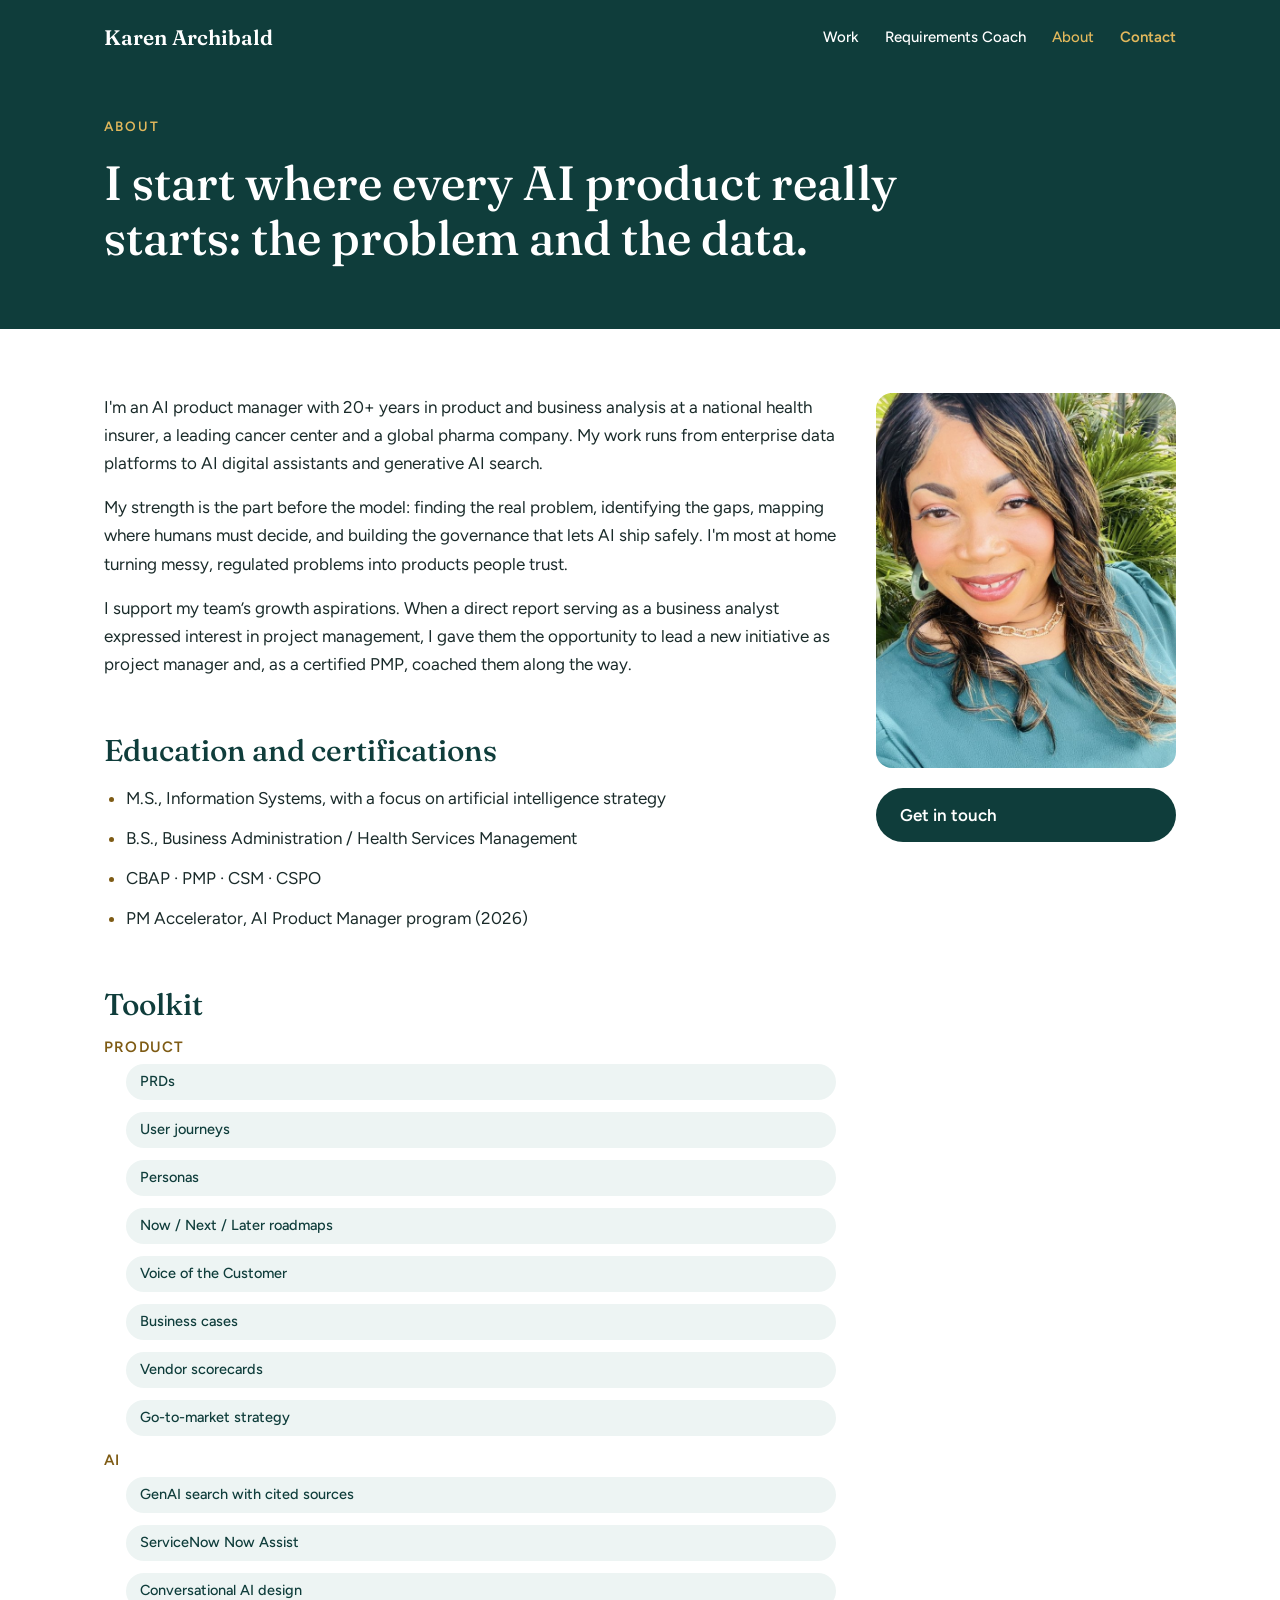
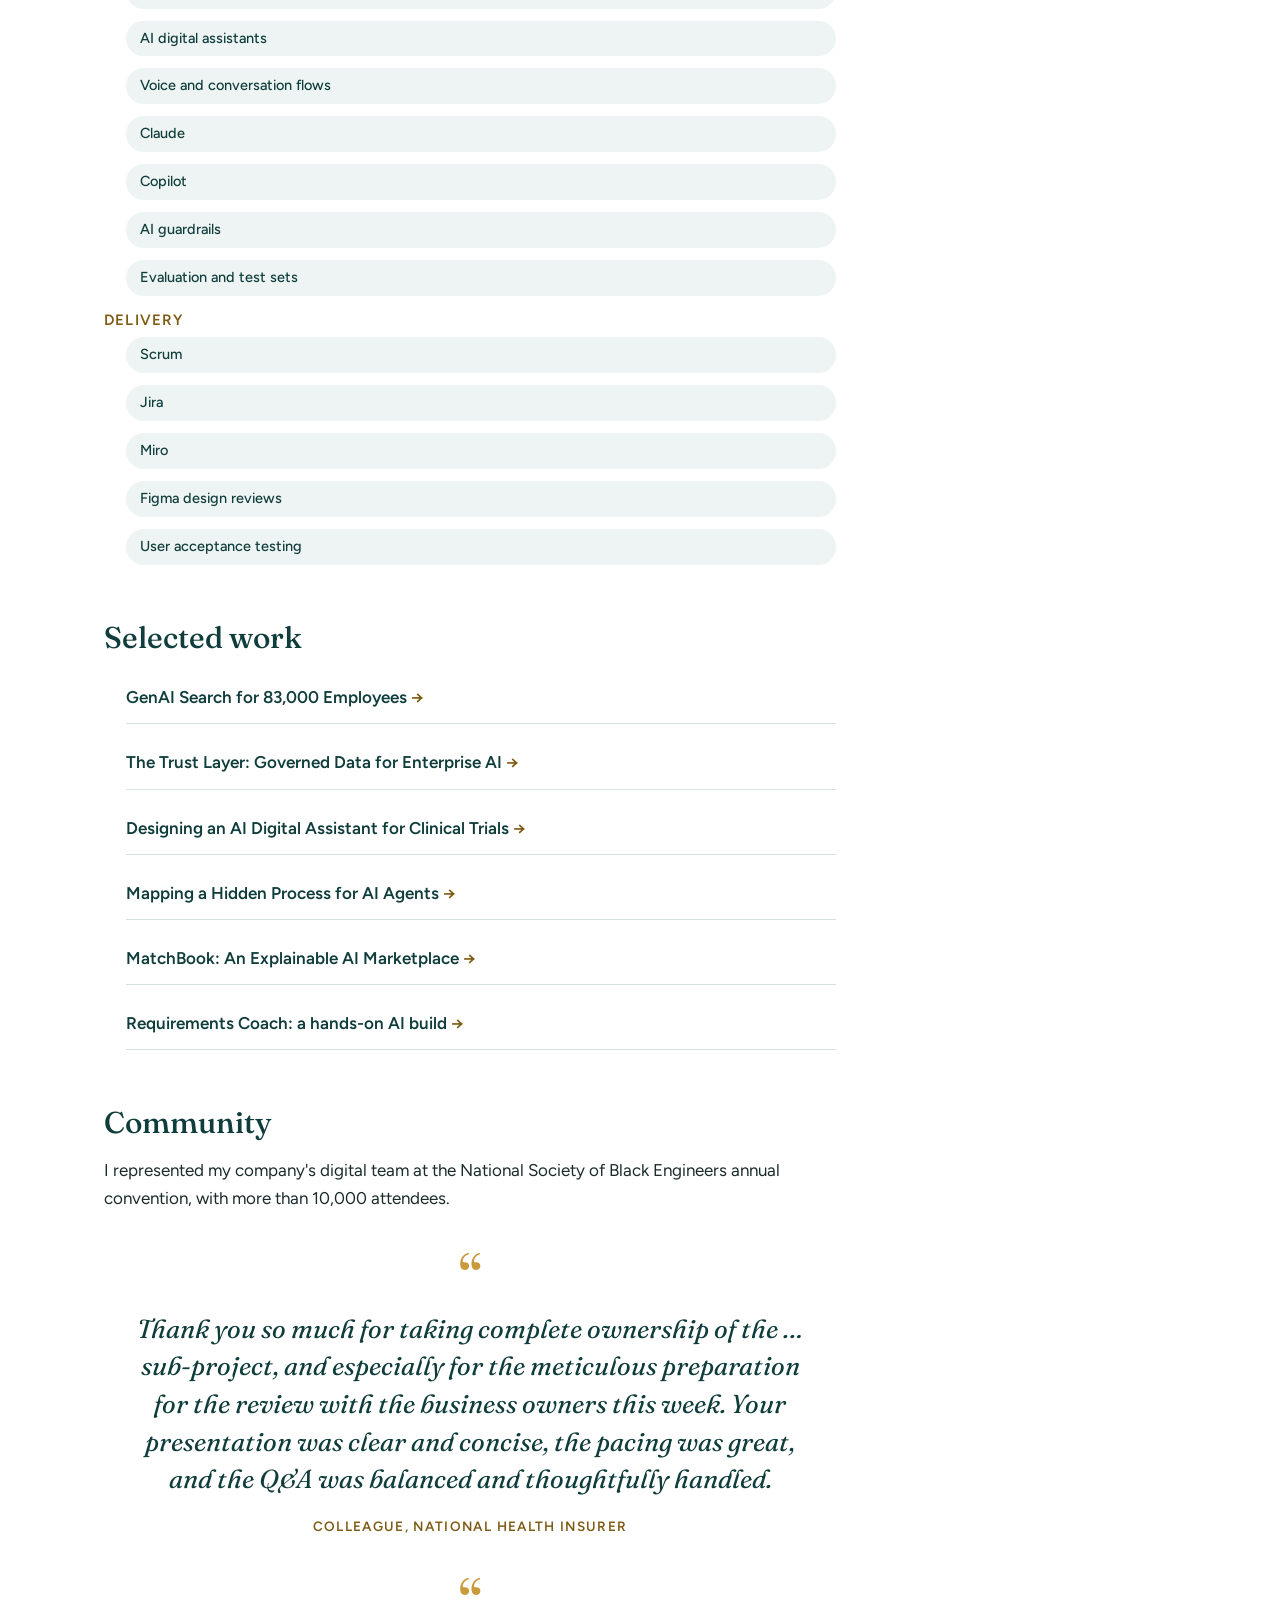
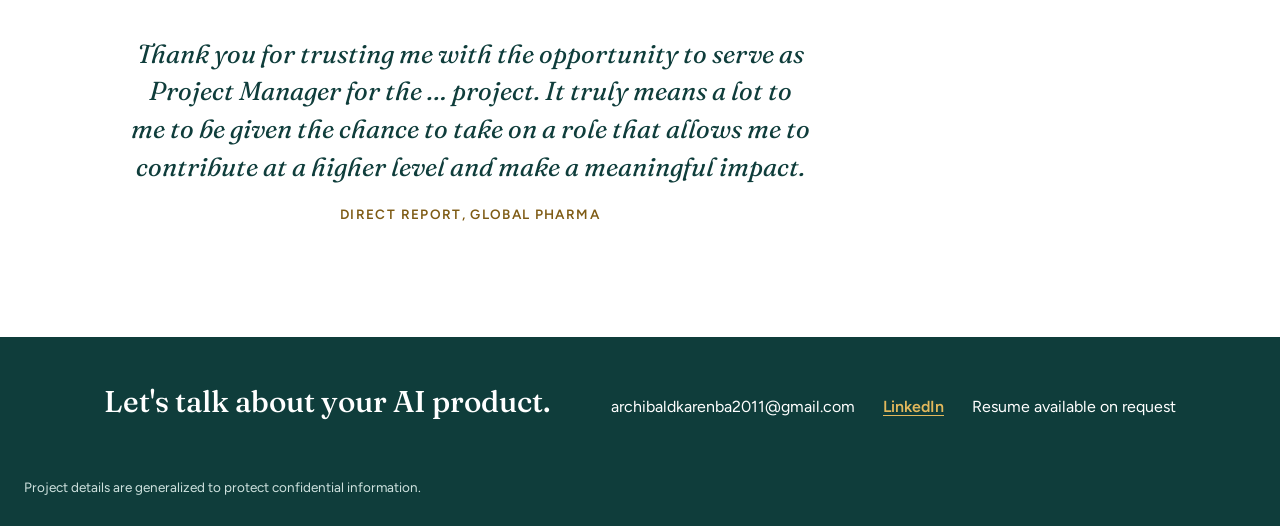
==== about.html @ f08c0277 "Add files via upload" ====
<!doctype html>
<html lang="en">
<head>
<meta charset="utf-8">
<meta name="viewport" content="width=device-width, initial-scale=1, viewport-fit=cover">
<title>About | Karen Archibald</title>
<meta name="description" content="About Karen Archibald, AI product manager.">
<link rel="preconnect" href="https://fonts.googleapis.com">
<link rel="preconnect" href="https://fonts.gstatic.com" crossorigin>
<link rel="stylesheet" href="https://fonts.googleapis.com/css2?family=Fraunces:ital,opsz,wght@0,9..144,500;0,9..144,600;1,9..144,500&amp;family=Figtree:wght@400;500;600&amp;display=swap">
<link rel="stylesheet" href="assets/style.css">
</head>
<body>
<header class="band">
  <nav class="wrap nav" aria-label="Main">
    <a class="brand" href="index.html">Karen Archibald</a>
    <div class="links">
      <a href="index.html#work">Work</a>
      <a href="requirements-coach.html">Requirements Coach</a>
      <a href="about.html" aria-current="page">About</a>
      <a class="cta" href="#contact">Contact</a>
    </div>
  </nav>
  <div class="wrap cs-hero">
    <div class="eyebrow">About</div>
    <h1>I start where every AI product really starts: the problem and the data.</h1>
  </div>
</header>
<main>
  <section>
    <div class="wrap about-grid">
      <div class="prose">
        <p>I'm an AI product manager with 20+ years in product and business analysis at a national health insurer, a leading cancer center and a global pharma company. My work runs from enterprise data platforms to AI digital assistants and generative AI search.</p>
        <p>My strength is the part before the model: finding the real problem, identifying the gaps, mapping where humans must decide, and building the governance that lets AI ship safely. I'm most at home turning messy, regulated problems into products people trust.</p>
        <p>I support my team’s growth aspirations. When a direct report serving as a business analyst expressed interest in project management, I gave them the opportunity to lead a new initiative as project manager and, as a certified PMP, coached them along the way.</p>
        <h2>Education and certifications</h2>
        <ul>
          <li>M.S., Information Systems, with a focus on artificial intelligence strategy</li>
          <li>B.S., Business Administration / Health Services Management</li>
          <li>CBAP · PMP · CSM · CSPO</li>
          <li>PM Accelerator, AI Product Manager program (2026)</li>
        </ul>
        <h2>Toolkit</h2>
        <h3 style="font-family:var(--body);font-size:15px;font-weight:600;color:var(--gold-text);letter-spacing:.08em;text-transform:uppercase;margin:0 0 8px">Product</h3>
        <ul class="chips"><li>PRDs</li><li>User journeys</li><li>Personas</li><li>Now / Next / Later roadmaps</li><li>Voice of the Customer</li><li>Business cases</li><li>Vendor scorecards</li><li>Go-to-market strategy</li></ul>
        <h3 style="font-family:var(--body);font-size:15px;font-weight:600;color:var(--gold-text);letter-spacing:.08em;text-transform:uppercase;margin:0 0 8px">AI</h3>
        <ul class="chips"><li>GenAI search with cited sources</li><li>ServiceNow Now Assist</li><li>Conversational AI design</li><li>AI digital assistants</li><li>Voice and conversation flows</li><li>Claude</li><li>Copilot</li><li>AI guardrails</li><li>Evaluation and test sets</li></ul>
        <h3 style="font-family:var(--body);font-size:15px;font-weight:600;color:var(--gold-text);letter-spacing:.08em;text-transform:uppercase;margin:0 0 8px">Delivery</h3>
        <ul class="chips"><li>Scrum</li><li>Jira</li><li>Miro</li><li>Figma design reviews</li><li>User acceptance testing</li></ul>
        <h2>Selected work</h2>
        <ul class="work-links"><li><a href="work/genai-search.html">GenAI Search for 83,000 Employees</a></li><li><a href="work/trust-layer.html">The Trust Layer: Governed Data for Enterprise AI</a></li><li><a href="work/ai-digital-assistant.html">Designing an AI Digital Assistant for Clinical Trials</a></li><li><a href="work/hidden-process.html">Mapping a Hidden Process for AI Agents</a></li><li><a href="work/matchbook.html">MatchBook: An Explainable AI Marketplace</a></li><li><a href="requirements-coach.html">Requirements Coach: a hands-on AI build</a></li></ul>
        <h2>Community</h2>
        <p>I represented my company's digital team at the National Society of Black Engineers annual convention, with more than 10,000 attendees.</p>
        <figure class="pull"><blockquote>Thank you so much for taking complete ownership of the … sub-project, and especially for the meticulous preparation for the review with the business owners this week. Your presentation was clear and concise, the pacing was great, and the Q&amp;A was balanced and thoughtfully handled.</blockquote><figcaption>Colleague, national health insurer</figcaption></figure>
        <figure class="pull"><blockquote>Thank you for trusting me with the opportunity to serve as Project Manager for the … project. It truly means a lot to me to be given the chance to take on a role that allows me to contribute at a higher level and make a meaningful impact.</blockquote><figcaption>Direct report, global pharma</figcaption></figure>
      </div>
      <div class="about-side">
        <img src="assets/headshot.jpg" alt="Karen Archibald" width="300" height="375">
        <a class="btn btn-teal" href="#contact">Get in touch</a>
      </div>
    </div>
  </section>
</main>
<footer class="footer" id="contact">
  <div class="wrap footer-inner">
    <h2>Let's talk about your AI product.</h2>
    <div class="contact">
      <span class="email">archibaldkarenba2011@gmail.com</span>
      <a href="https://www.linkedin.com/in/karen-archibald-msis-cbap-pmp-csm-cspo-39a5b05" target="_blank" rel="noopener">LinkedIn</a>
      <span>Resume available on request</span>
    </div>
  </div>
  <p class="wrap fine">Project details are generalized to protect confidential information.</p>
</footer>
</body>
</html>
---- assets/style.css ----
/* Karen Archibald portfolio — "Warm and confident"
   Layout: deep-teal hero band, white reading pages, gold as the single accent. */
:root {
  --teal: #0F3D3B;        /* hero, footer, headings */
  --teal-soft: #EDF4F3;   /* card and panel fill */
  --ink: #1A2B2A;         /* body text */
  --muted: #4C5E5C;       /* secondary text */
  --rule: #D7E2E0;        /* hairlines */
  --gold: #C99A3B;        /* accent rules, marks */
  --gold-light: #E2B85C;  /* accent on dark */
  --gold-text: #7E5B14;   /* accent text on white (AA) */
  --on-dark-muted: #CFE2DF;
  --paper: #FFFFFF;
  --display: 'Fraunces', Georgia, 'Times New Roman', serif;
  --body: 'Figtree', 'Segoe UI', Helvetica, Arial, sans-serif;
  color-scheme: light;
}
* { box-sizing: border-box; }
html, body { margin: 0; }
body { background: var(--paper); color: var(--ink); font-family: var(--body); font-size: 17px; line-height: 1.65; }
img { max-width: 100%; display: block; }
a { color: var(--teal); text-underline-offset: 3px; }
a:hover { color: #0A2B29; }
:focus-visible { outline: 3px solid var(--gold); outline-offset: 3px; border-radius: 4px; }
.wrap { max-width: 1120px; margin: 0 auto; padding-inline: 24px; }
.narrow { max-width: 760px; margin: 0 auto; padding-inline: 24px; }

/* Header */
.band { background: var(--teal); color: #fff; }
.nav { display: flex; flex-wrap: wrap; gap: 12px 32px; align-items: center; justify-content: space-between; padding-block: 20px; }
.brand { font-family: var(--display); font-weight: 600; font-size: 21px; color: #fff; text-decoration: none; }
.brand:hover { color: #fff; }
.links { display: flex; flex-wrap: wrap; gap: 6px 26px; font-size: 15px; font-weight: 500; }
.links a { color: #fff; text-decoration: none; }
.links a:hover, .links a[aria-current="page"] { color: var(--gold-light); }
.links a.cta { color: var(--gold-light); font-weight: 600; }

/* Hero */
.hero { display: flex; flex-wrap: wrap; gap: 48px; align-items: center; padding-block: 48px 84px; }
.hero-text { flex: 1 1 460px; min-width: 0; display: flex; flex-direction: column; gap: 22px; }
.eyebrow { font-size: 13.5px; font-weight: 600; letter-spacing: 0.14em; text-transform: uppercase; color: var(--gold-text); }
.band .eyebrow { color: var(--gold-light); }
h1, h2, h3 { font-family: var(--display); font-weight: 500; line-height: 1.15; text-wrap: balance; margin: 0; color: var(--teal); }
.band h1 { color: #fff; }
.hero h1 { font-size: clamp(34px, 5vw, 52px); line-height: 1.08; letter-spacing: -0.01em; }
.lede { margin: 0; font-size: 19px; color: var(--on-dark-muted); max-width: 34em; }
.buttons { display: flex; flex-wrap: wrap; gap: 12px; padding-top: 6px; }
.btn { display: inline-block; padding: 13px 24px; border-radius: 999px; font-weight: 600; text-decoration: none; min-height: 44px; }
.btn-gold { background: var(--gold-light); color: var(--ink); }
.btn-gold:hover { background: #EBC877; color: var(--ink); }
.btn-line { border: 1.5px solid #fff; color: #fff; padding: 12px 23px; }
.btn-line:hover { background: rgba(255,255,255,0.1); color: #fff; }
.btn-teal { background: var(--teal); color: #fff; }
.btn-teal:hover { background: #0A2B29; color: #fff; }
.portrait { flex: 0 1 320px; min-width: 0; display: flex; justify-content: center; }
.portrait img { width: 100%; max-width: 300px; aspect-ratio: 1 / 1; object-fit: cover; object-position: center 22%; border-radius: 50%; border: 4px solid var(--gold-light); }

/* Sections */
section { padding-block: 64px; }
.section-head { display: flex; flex-wrap: wrap; gap: 8px 24px; align-items: baseline; justify-content: space-between; margin-bottom: 28px; }
.section-head h2 { font-size: clamp(28px, 3.4vw, 36px); }
.section-head p { margin: 0; color: var(--muted); max-width: 40em; }
.tint { background: var(--teal-soft); }

/* Proof bar */
.proof { display: flex; flex-wrap: wrap; gap: 28px 40px; padding-block: 48px 8px; }
.proof div { flex: 1 1 210px; min-width: 0; border-top: 2px solid var(--gold); padding-top: 16px; }
.proof strong { display: block; font-family: var(--display); font-weight: 600; font-size: 40px; line-height: 1.2; color: var(--teal); font-variant-numeric: tabular-nums; }
.proof span { font-size: 15px; color: var(--muted); }

/* Cards */
.cards { display: grid; grid-template-columns: repeat(auto-fill, minmax(min(100%, 320px), 1fr)); gap: 20px; }
.card { background: var(--teal-soft); border-radius: 16px; padding: 28px; text-decoration: none; color: var(--ink); display: flex; flex-direction: column; gap: 10px; transition: transform .15s ease, box-shadow .15s ease; }
.card:hover { color: var(--ink); transform: translateY(-2px); box-shadow: 0 8px 24px rgba(15,61,59,0.12); }
.tag { font-size: 12.5px; font-weight: 600; letter-spacing: 0.1em; text-transform: uppercase; color: var(--gold-text); }
.card h3 { font-weight: 600; font-size: 23px; line-height: 1.25; }
.card p { margin: 0; font-size: 16px; color: var(--muted); }
.card .more { margin-top: auto; padding-top: 6px; font-weight: 600; font-size: 15px; color: var(--teal); }
.card.feature { background: var(--teal); color: #fff; }
.card.feature h3 { color: #fff; }
.card.feature p { color: var(--on-dark-muted); }
.card.feature .tag { color: var(--gold-light); }
.card.feature .more { color: var(--gold-light); }

/* Principles */
.principles { list-style: none; margin: 0; padding: 0; display: grid; grid-template-columns: repeat(auto-fill, minmax(min(100%, 320px), 1fr)); gap: 28px 40px; }
.principles li { border-top: 2px solid var(--gold); padding-top: 14px; }
.principles h3 { font-size: 21px; font-weight: 600; margin-bottom: 6px; }
.principles p { margin: 0; color: var(--muted); font-size: 16px; }

/* Quotes */
.quotes { display: grid; grid-template-columns: repeat(auto-fill, minmax(min(100%, 320px), 1fr)); gap: 24px; }
.quote { margin: 0; background: #fff; border-radius: 16px; padding: 28px; display: flex; flex-direction: column; gap: 14px; }
.quote blockquote { margin: 0; font-family: var(--display); font-style: italic; font-size: 19px; line-height: 1.5; color: var(--teal); }
.quote blockquote::before { content: "\201C"; display: block; font-size: 48px; line-height: 0.6; color: var(--gold); font-style: normal; margin-bottom: 10px; }
.quote figcaption { font-size: 13px; font-weight: 600; letter-spacing: 0.08em; text-transform: uppercase; color: var(--gold-text); }
.pull { margin: 48px 0; text-align: center; display: flex; flex-direction: column; gap: 16px; align-items: center; }
.pull blockquote { margin: 0; font-family: var(--display); font-style: italic; font-size: clamp(21px, 2.6vw, 26px); line-height: 1.45; color: var(--teal); text-wrap: balance; }
.pull blockquote::before { content: "\201C"; display: block; font-size: 64px; line-height: 0.6; color: var(--gold); font-style: normal; margin-bottom: 12px; }
.pull figcaption { font-size: 13.5px; font-weight: 600; letter-spacing: 0.1em; text-transform: uppercase; color: var(--gold-text); }

/* Compact list (more work) */
.compact { display: grid; grid-template-columns: repeat(auto-fill, minmax(min(100%, 330px), 1fr)); gap: 0 40px; }
.compact div { border-top: 1px solid var(--rule); padding-block: 16px; }
.compact h3 { font-family: var(--body); font-size: 17px; font-weight: 600; color: var(--ink); }
.compact .tag { font-size: 11.5px; }
.compact p { margin: 2px 0 0; font-size: 15.5px; color: var(--muted); }

/* Case study page */
.cs-hero { padding-block: 40px 64px; display: flex; flex-direction: column; gap: 18px; }
.cs-hero h1 { font-size: clamp(32px, 4.6vw, 48px); }
.cs-hero .lede { font-size: 20px; }
.back { color: var(--on-dark-muted); font-size: 15px; text-decoration: none; }
.back:hover { color: #fff; }
.glance { display: grid; grid-template-columns: minmax(120px, 180px) 1fr; gap: 0; margin: 0; border-top: 1px solid var(--rule); }
.glance dt, .glance dd { margin: 0; padding: 12px 0; border-bottom: 1px solid var(--rule); }
.glance dt { font-size: 13px; font-weight: 600; letter-spacing: 0.08em; text-transform: uppercase; color: var(--gold-text); padding-top: 15px; }
.glance dd { font-size: 16px; }
.prose h2 { font-size: 30px; margin: 56px 0 16px; }
.prose p { margin: 0 0 16px; }
.prose ol, .prose ul { margin: 0 0 16px; padding-left: 1.3em; display: flex; flex-direction: column; gap: 12px; }
.prose li::marker { color: var(--gold-text); font-weight: 600; }
.prose strong { color: var(--teal); }
.status { display: inline-block; font-size: 13px; font-weight: 600; padding: 4px 12px; border-radius: 999px; background: var(--teal-soft); color: var(--teal); }
.figure { margin: 32px 0; }
.figure-scroll { overflow-x: auto; background: #fff; border: 1px solid var(--rule); border-radius: 12px; padding: 12px; }
.figure-scroll svg { width: 100%; min-width: 560px; height: auto; display: block; }
.figure figcaption { font-size: 14px; color: var(--muted); margin-top: 10px; }
.table-scroll { overflow-x: auto; margin: 0 0 16px; }
table { border-collapse: collapse; width: 100%; font-size: 15.5px; }
th, td { text-align: left; vertical-align: top; padding: 12px 14px; border-bottom: 1px solid var(--rule); }
th { font-size: 12.5px; letter-spacing: 0.08em; text-transform: uppercase; color: var(--gold-text); font-weight: 600; }
.next { display: flex; flex-wrap: wrap; gap: 12px 24px; justify-content: space-between; border-top: 1px solid var(--rule); padding-top: 24px; margin-top: 56px; font-weight: 600; }

/* Demo */
.demo { background: #fff; border: 1px solid var(--rule); border-radius: 16px; overflow: hidden; }
.demo-tabs { display: flex; flex-wrap: wrap; gap: 8px; padding: 16px; background: var(--teal-soft); border-bottom: 1px solid var(--rule); }
.demo-tabs button { font: inherit; font-size: 15px; font-weight: 600; min-height: 44px; padding: 10px 18px; border-radius: 999px; border: 1.5px solid var(--teal); background: #fff; color: var(--teal); cursor: pointer; }
.demo-tabs button[aria-selected="true"] { background: var(--teal); color: #fff; }
.demo-body { padding: 24px; display: flex; flex-direction: column; gap: 18px; }
.demo-ask { background: var(--teal-soft); border-radius: 12px; padding: 16px 18px; font-size: 16px; }
.demo-ask b { display: block; font-size: 12.5px; letter-spacing: 0.08em; text-transform: uppercase; color: var(--gold-text); margin-bottom: 4px; }
.demo-out { max-height: 560px; overflow-y: auto; border: 1px solid var(--rule); border-radius: 12px; padding: 20px 22px; font-size: 15.5px; }
.coach-reply h4 { font-family: var(--display); font-weight: 600; font-size: 19px; color: var(--teal); margin: 18px 0 6px; }
.coach-reply h4:first-child { margin-top: 0; }
.coach-reply p { margin: 0 0 8px; }
.coach-reply ul { margin: 0 0 8px; padding-left: 1.2em; }
.coach-reply table { font-size: 14.5px; margin-bottom: 8px; }
.demo-note { font-size: 14px; color: var(--muted); margin: 0; }
.compare { display: grid; grid-template-columns: repeat(auto-fit, minmax(min(100%, 300px), 1fr)); gap: 16px; }
.compare > div { border-radius: 12px; padding: 18px 20px; }
.compare .before { background: #F6F2EA; }
.compare .after { background: var(--teal-soft); }
.compare h4 { margin: 0 0 8px; font-size: 13px; letter-spacing: 0.08em; text-transform: uppercase; color: var(--gold-text); }
.compare ul { margin: 0; padding-left: 1.2em; display: flex; flex-direction: column; gap: 8px; font-size: 15.5px; }

/* About */
.about-grid { display: flex; flex-wrap: wrap; gap: 40px; align-items: flex-start; }
.about-grid > .prose { flex: 1 1 480px; min-width: 0; }
.about-side { flex: 0 1 300px; min-width: 0; display: flex; flex-direction: column; gap: 20px; }
.about-side img { border-radius: 16px; aspect-ratio: 4 / 5; object-fit: cover; object-position: center 20%; }
.chips { display: flex; flex-wrap: wrap; gap: 8px; list-style: none; padding: 0; margin: 0 0 16px; }
.chips li { background: var(--teal-soft); color: var(--teal); font-size: 14.5px; font-weight: 500; padding: 6px 14px; border-radius: 999px; }

/* Footer */
.footer { background: var(--teal); color: #fff; }
.footer-inner { display: flex; flex-wrap: wrap; gap: 20px 48px; align-items: baseline; justify-content: space-between; padding-block: 48px 56px; }
.footer h2 { color: #fff; font-size: clamp(24px, 3vw, 30px); }
.contact { display: flex; flex-wrap: wrap; gap: 8px 28px; font-size: 16px; align-items: baseline; }
.contact a { color: var(--gold-light); font-weight: 600; }
.contact .email { user-select: all; }
.fine { font-size: 13.5px; color: var(--on-dark-muted); padding-bottom: 28px; margin: 0; }

@media (max-width: 560px) {
  section { padding-block: 48px; }
  .glance { grid-template-columns: 1fr; }
  .glance dt { border-bottom: 0; padding-bottom: 0; }
}
@media (prefers-reduced-motion: reduce) { .card { transition: none; } .card:hover { transform: none; } }

[hidden] { display: none !important; }
.coach-reply .sub { font-weight: 600; color: var(--teal); margin-top: 10px; }

/* Requirements Coach: product-style sample */
.app { background: #fff; border: 1px solid var(--rule); border-radius: 18px; overflow: hidden; box-shadow: 0 10px 30px rgba(15,61,59,.08); }
.app-bar { display: flex; flex-wrap: wrap; justify-content: space-between; align-items: center; gap: 6px 16px; padding: 14px 20px; background: var(--teal); color: #fff; }
.app-name { display: inline-flex; align-items: center; gap: 10px; font-weight: 600; font-size: 16px; }
.app-dot { width: 10px; height: 10px; border-radius: 50%; background: var(--gold); box-shadow: 0 0 0 3px rgba(201,154,59,.25); }
.app-ver { font-size: 13.5px; color: #CFE2DF; }
.app .demo-tabs { align-items: center; }
.tabs-label { font-size: 12.5px; font-weight: 600; letter-spacing: .08em; text-transform: uppercase; color: var(--gold-text); margin-right: 4px; }
.chat { display: flex; flex-direction: column; gap: 20px; padding: 24px 20px; background: #FAFCFB; }
.msg .who { font-size: 12.5px; font-weight: 600; letter-spacing: .04em; color: var(--muted); margin-bottom: 6px; }
.msg-user { align-self: flex-end; max-width: 85%; text-align: right; }
.msg-user .bubble { text-align: left; background: var(--teal); color: #fff; border-radius: 16px 16px 4px 16px; padding: 14px 18px; font-size: 16px; line-height: 1.55; }
.msg-coach { display: flex; gap: 12px; align-items: flex-start; }
.msg-main { min-width: 0; flex: 1; }
.avatar { flex: none; width: 36px; height: 36px; border-radius: 50%; background: var(--gold-soft, #FBF3E2); border: 1.5px solid var(--gold); color: var(--teal); font-weight: 700; font-size: 13px; display: grid; place-items: center; }
.msg-coach .bubble { background: #fff; border: 1px solid var(--rule); border-radius: 4px 16px 16px 16px; padding: 18px 20px; font-size: 15.5px; }
.msg-coach .bubble ol { margin: 0 0 10px; padding-left: 1.6em; }
.msg-coach .bubble ol li { margin-bottom: 6px; }
.doc-title { font-weight: 600; color: var(--teal); margin-bottom: 12px !important; }
.more-draft { margin-top: 14px; border-top: 1px solid var(--rule); padding-top: 12px; }
.more-draft summary { cursor: pointer; font-weight: 600; color: var(--teal); list-style: none; display: inline-flex; align-items: center; gap: 8px; min-height: 44px; }
.more-draft summary::-webkit-details-marker { display: none; }
.more-draft summary::before { content: "+"; display: inline-grid; place-items: center; width: 22px; height: 22px; border-radius: 50%; border: 1.5px solid var(--teal); font-size: 15px; line-height: 1; }
.more-draft[open] summary::before { content: "–"; }
.more-draft .open { display: none; }
.more-draft[open] .open { display: inline; }
.more-draft[open] .closed { display: none; }
.more-draft[open] summary { margin-bottom: 10px; }
.app-foot { padding: 12px 20px; font-size: 13.5px; color: var(--muted); border-top: 1px solid var(--rule); background: #fff; }
@media (max-width: 600px) { .msg-user { max-width: 95%; } .chat { padding: 18px 12px; } .avatar { display: none; } }
.draft-rest { max-height: 560px; overflow-y: auto; padding-right: 6px; }
.story { margin-top: 12px !important; }
.work-links { list-style: none; padding: 0; margin: 0 0 8px; }
.work-links li { border-bottom: 1px solid var(--rule); }
.work-links a { display: block; padding: 12px 0; font-weight: 600; color: var(--teal); text-decoration: none; }
.work-links a::after { content: " →"; color: var(--gold-text); }
.work-links a:hover { text-decoration: underline; }
.btn-soon { background: var(--teal-soft); color: var(--teal); border: 1.5px dashed var(--teal); cursor: default; }
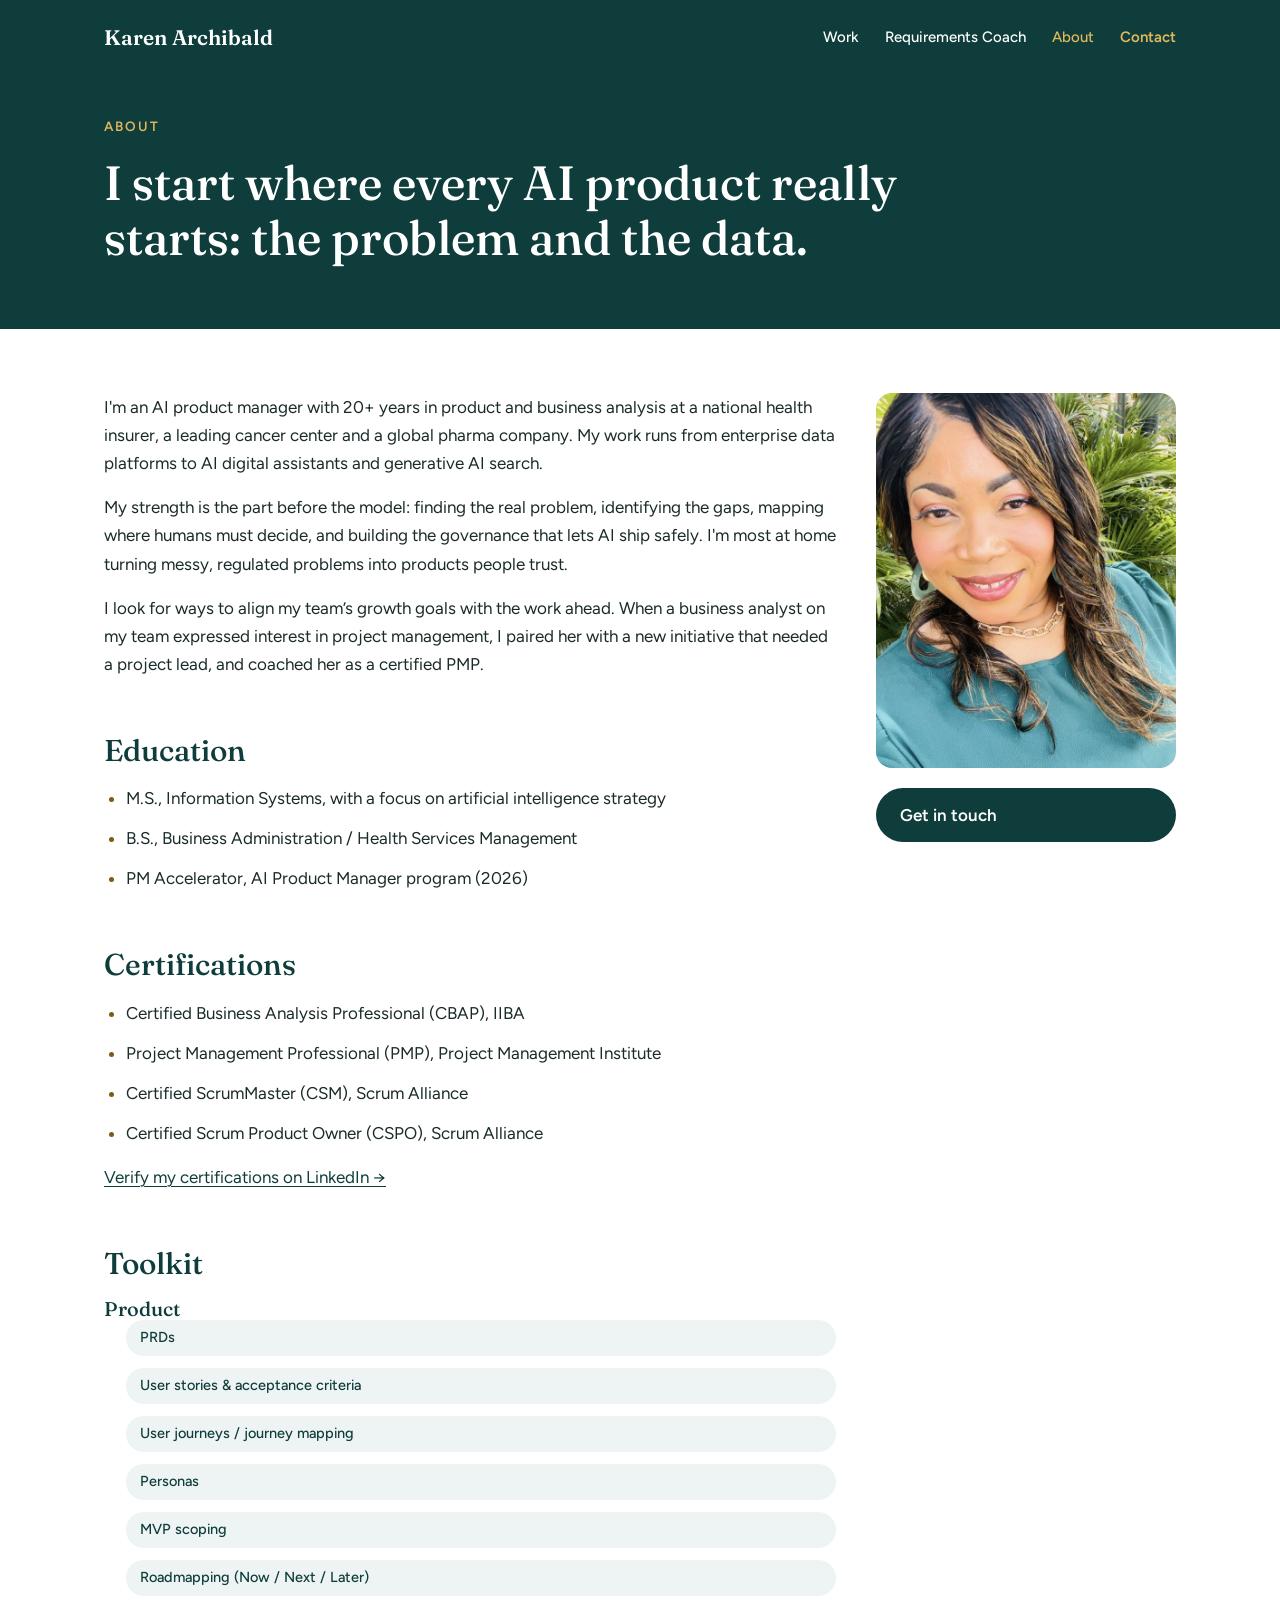
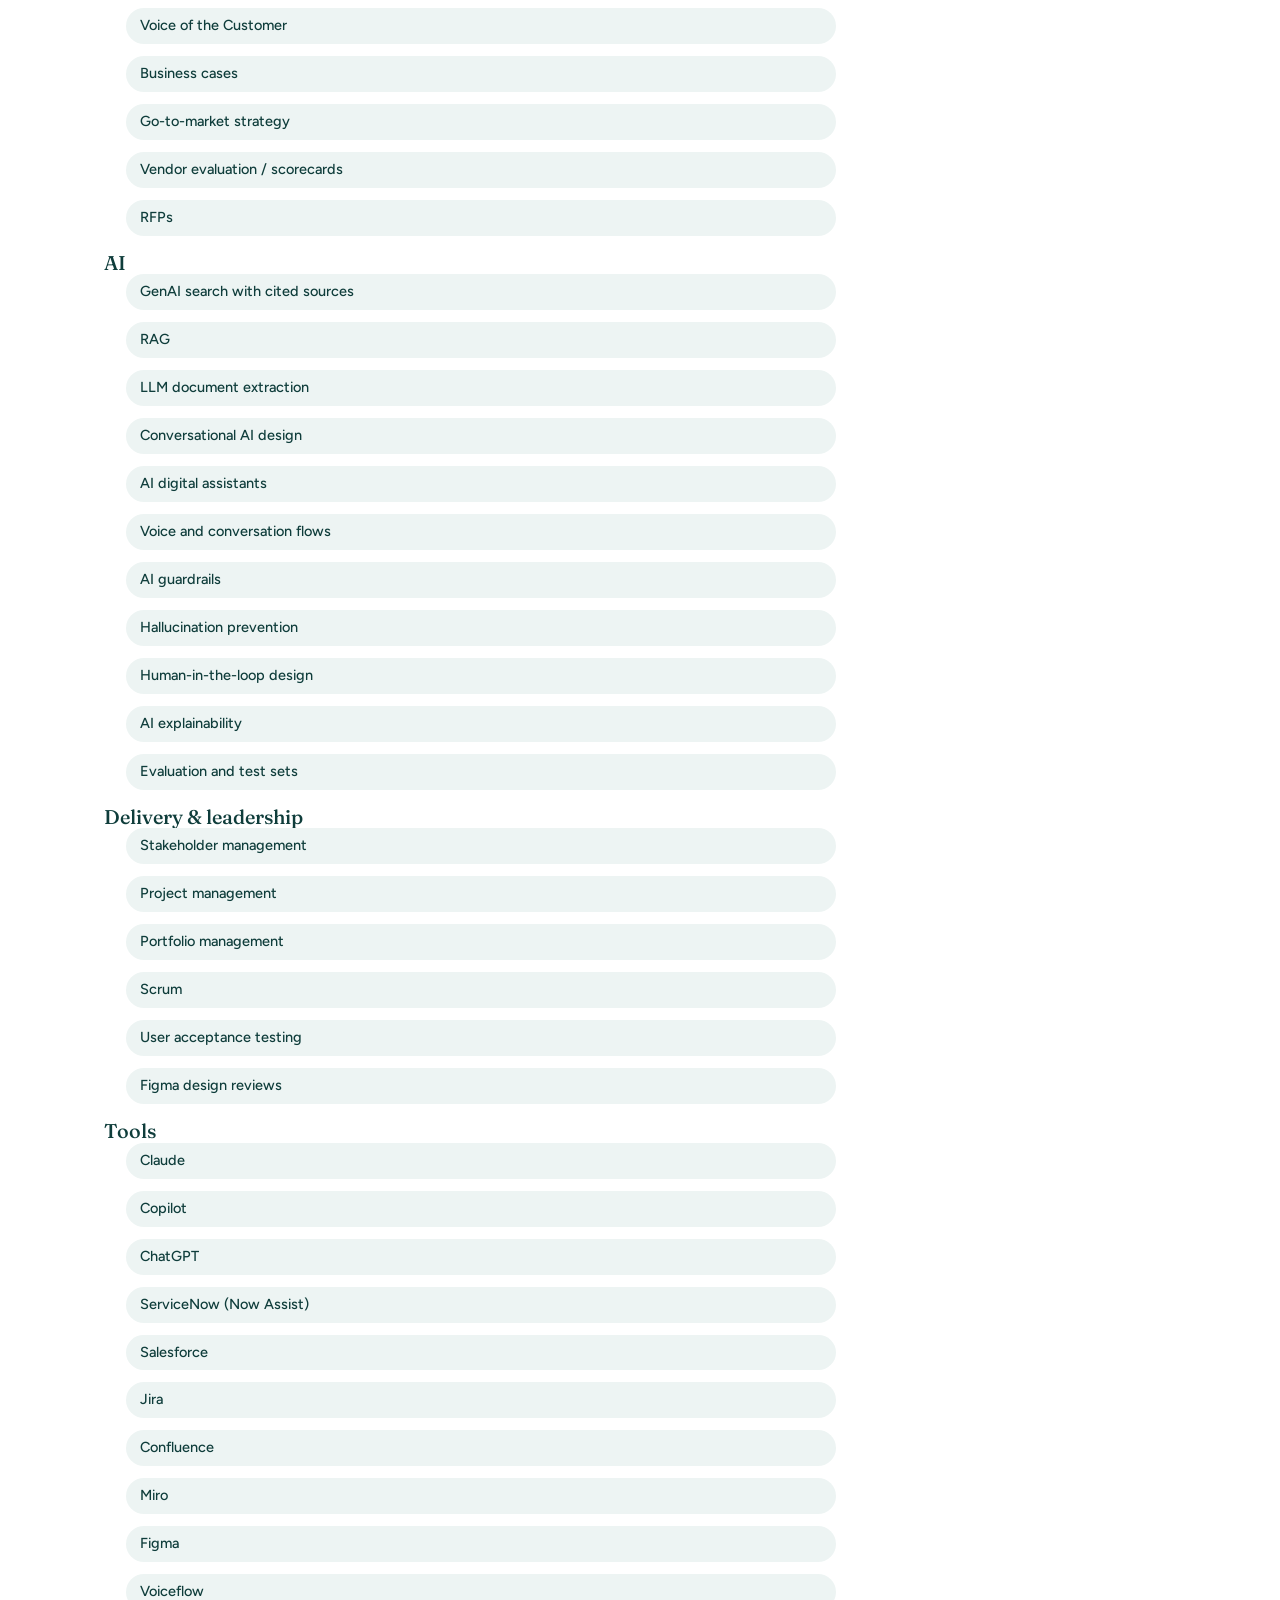
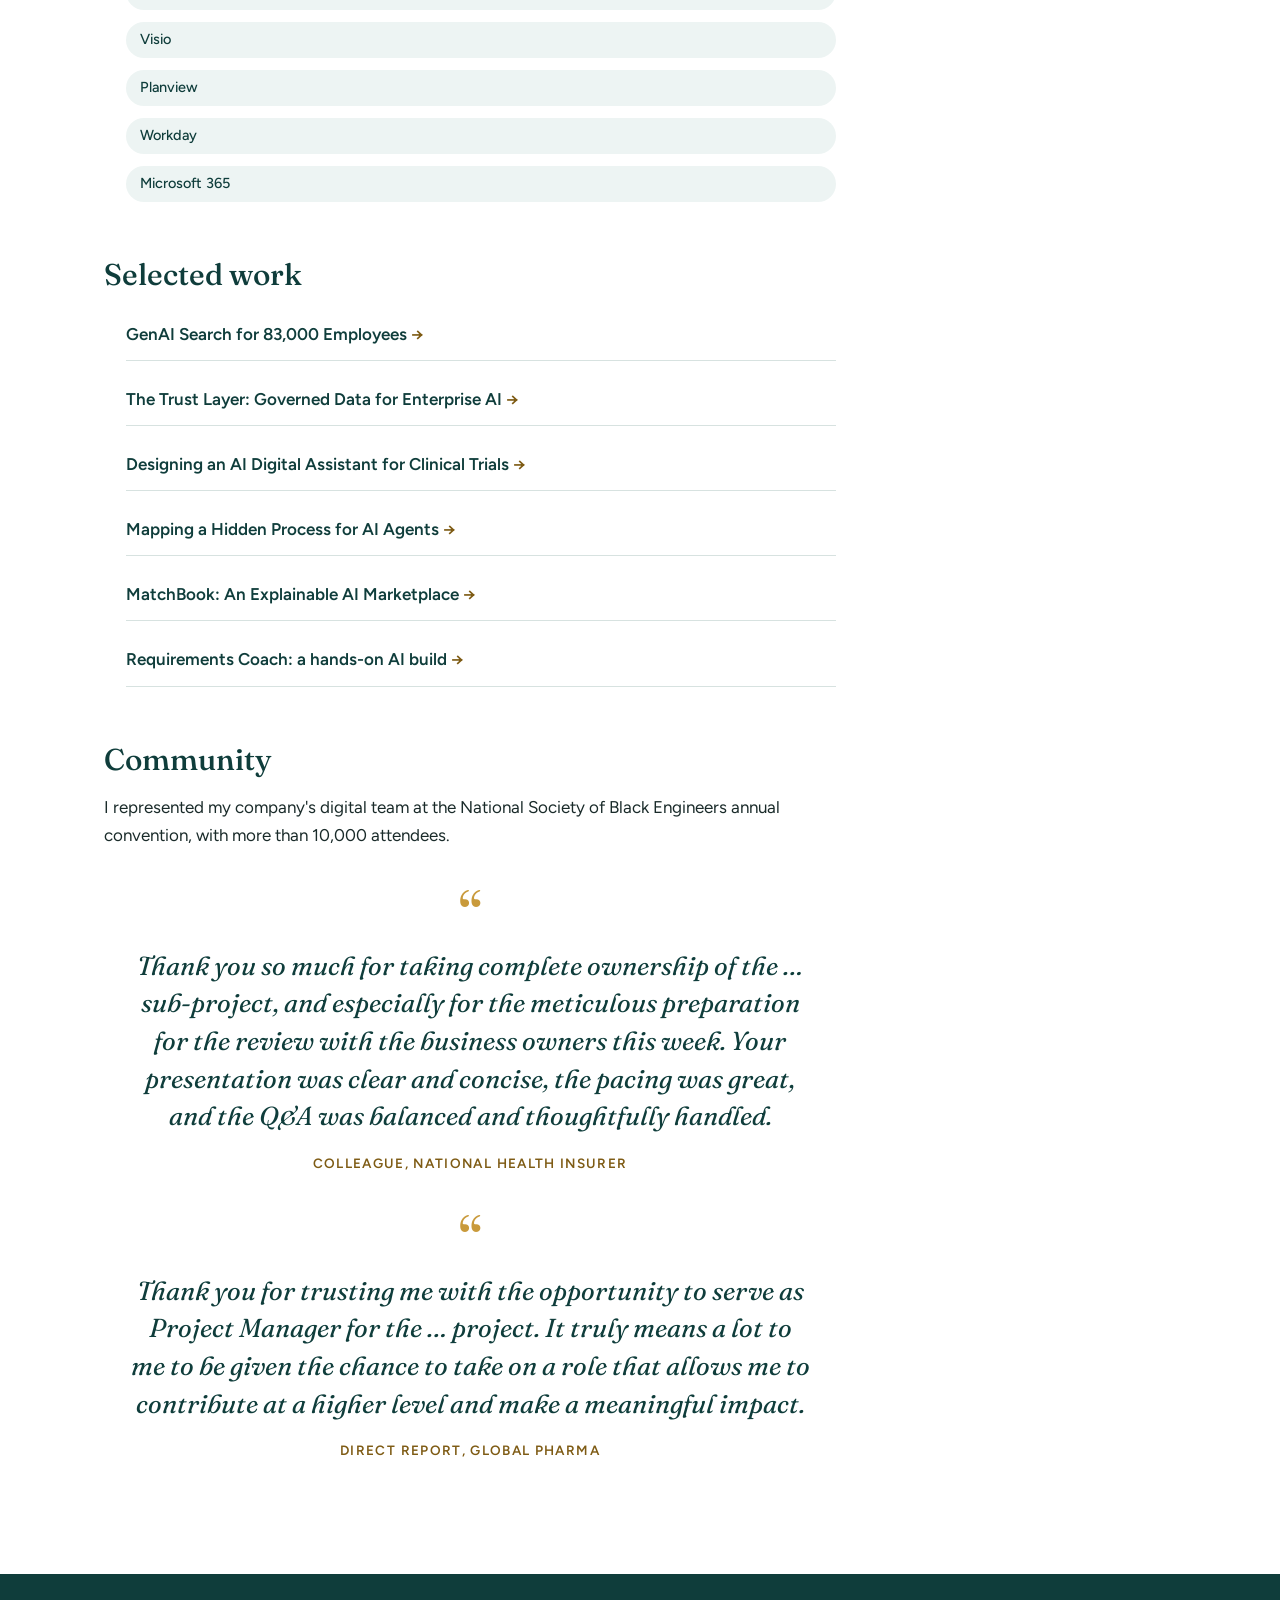
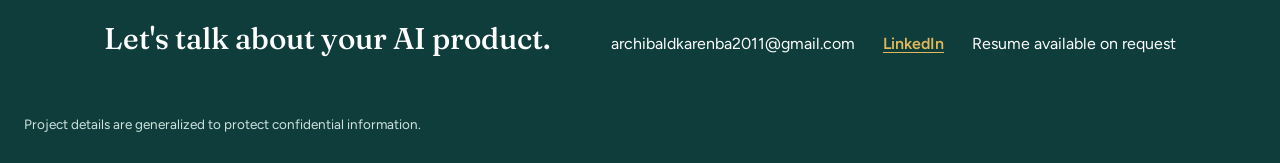
==== commit 9cb3e583: "Add files via upload" ====
--- a/about.html
+++ b/about.html
@@ -32,21 +32,23 @@
       <div class="prose">
         <p>I'm an AI product manager with 20+ years in product and business analysis at a national health insurer, a leading cancer center and a global pharma company. My work runs from enterprise data platforms to AI digital assistants and generative AI search.</p>
         <p>My strength is the part before the model: finding the real problem, identifying the gaps, mapping where humans must decide, and building the governance that lets AI ship safely. I'm most at home turning messy, regulated problems into products people trust.</p>
-        <p>I support my team’s growth aspirations. When a direct report serving as a business analyst expressed interest in project management, I gave them the opportunity to lead a new initiative as project manager and, as a certified PMP, coached them along the way.</p>
-        <h2>Education and certifications</h2>
+        <p>I look for ways to align my team’s growth goals with the work ahead. When a business analyst on my team expressed interest in project management, I paired her with a new initiative that needed a project lead, and coached her as a certified PMP.</p>
+        <h2>Education</h2>
         <ul>
           <li>M.S., Information Systems, with a focus on artificial intelligence strategy</li>
           <li>B.S., Business Administration / Health Services Management</li>
-          <li>CBAP · PMP · CSM · CSPO</li>
           <li>PM Accelerator, AI Product Manager program (2026)</li>
         </ul>
+        <h2>Certifications</h2>
+        <ul>
+          <li>Certified Business Analysis Professional (CBAP), IIBA</li>
+          <li>Project Management Professional (PMP), Project Management Institute</li>
+          <li>Certified ScrumMaster (CSM), Scrum Alliance</li>
+          <li>Certified Scrum Product Owner (CSPO), Scrum Alliance</li>
+        </ul>
+        <p><a href="https://www.linkedin.com/in/karen-archibald-msis-cbap-pmp-csm-cspo-39a5b05/details/certifications/" target="_blank" rel="noopener">Verify my certifications on LinkedIn →</a></p>
         <h2>Toolkit</h2>
-        <h3 style="font-family:var(--body);font-size:15px;font-weight:600;color:var(--gold-text);letter-spacing:.08em;text-transform:uppercase;margin:0 0 8px">Product</h3>
-        <ul class="chips"><li>PRDs</li><li>User journeys</li><li>Personas</li><li>Now / Next / Later roadmaps</li><li>Voice of the Customer</li><li>Business cases</li><li>Vendor scorecards</li><li>Go-to-market strategy</li></ul>
-        <h3 style="font-family:var(--body);font-size:15px;font-weight:600;color:var(--gold-text);letter-spacing:.08em;text-transform:uppercase;margin:0 0 8px">AI</h3>
-        <ul class="chips"><li>GenAI search with cited sources</li><li>ServiceNow Now Assist</li><li>Conversational AI design</li><li>AI digital assistants</li><li>Voice and conversation flows</li><li>Claude</li><li>Copilot</li><li>AI guardrails</li><li>Evaluation and test sets</li></ul>
-        <h3 style="font-family:var(--body);font-size:15px;font-weight:600;color:var(--gold-text);letter-spacing:.08em;text-transform:uppercase;margin:0 0 8px">Delivery</h3>
-        <ul class="chips"><li>Scrum</li><li>Jira</li><li>Miro</li><li>Figma design reviews</li><li>User acceptance testing</li></ul>
+        <div class="toolkit"><div class="tk-group"><h3>Product</h3><ul class="chips"><li>PRDs</li><li>User stories &amp; acceptance criteria</li><li>User journeys / journey mapping</li><li>Personas</li><li>MVP scoping</li><li>Roadmapping (Now / Next / Later)</li><li>Voice of the Customer</li><li>Business cases</li><li>Go-to-market strategy</li><li>Vendor evaluation / scorecards</li><li>RFPs</li></ul></div><div class="tk-group"><h3>AI</h3><ul class="chips"><li>GenAI search with cited sources</li><li>RAG</li><li>LLM document extraction</li><li>Conversational AI design</li><li>AI digital assistants</li><li>Voice and conversation flows</li><li>AI guardrails</li><li>Hallucination prevention</li><li>Human-in-the-loop design</li><li>AI explainability</li><li>Evaluation and test sets</li></ul></div><div class="tk-group"><h3>Delivery &amp; leadership</h3><ul class="chips"><li>Stakeholder management</li><li>Project management</li><li>Portfolio management</li><li>Scrum</li><li>User acceptance testing</li><li>Figma design reviews</li></ul></div><div class="tk-group"><h3>Tools</h3><ul class="chips"><li>Claude</li><li>Copilot</li><li>ChatGPT</li><li>ServiceNow (Now Assist)</li><li>Salesforce</li><li>Jira</li><li>Confluence</li><li>Miro</li><li>Figma</li><li>Voiceflow</li><li>Visio</li><li>Planview</li><li>Workday</li><li>Microsoft 365</li></ul></div></div>
         <h2>Selected work</h2>
         <ul class="work-links"><li><a href="work/genai-search.html">GenAI Search for 83,000 Employees</a></li><li><a href="work/trust-layer.html">The Trust Layer: Governed Data for Enterprise AI</a></li><li><a href="work/ai-digital-assistant.html">Designing an AI Digital Assistant for Clinical Trials</a></li><li><a href="work/hidden-process.html">Mapping a Hidden Process for AI Agents</a></li><li><a href="work/matchbook.html">MatchBook: An Explainable AI Marketplace</a></li><li><a href="requirements-coach.html">Requirements Coach: a hands-on AI build</a></li></ul>
         <h2>Community</h2>
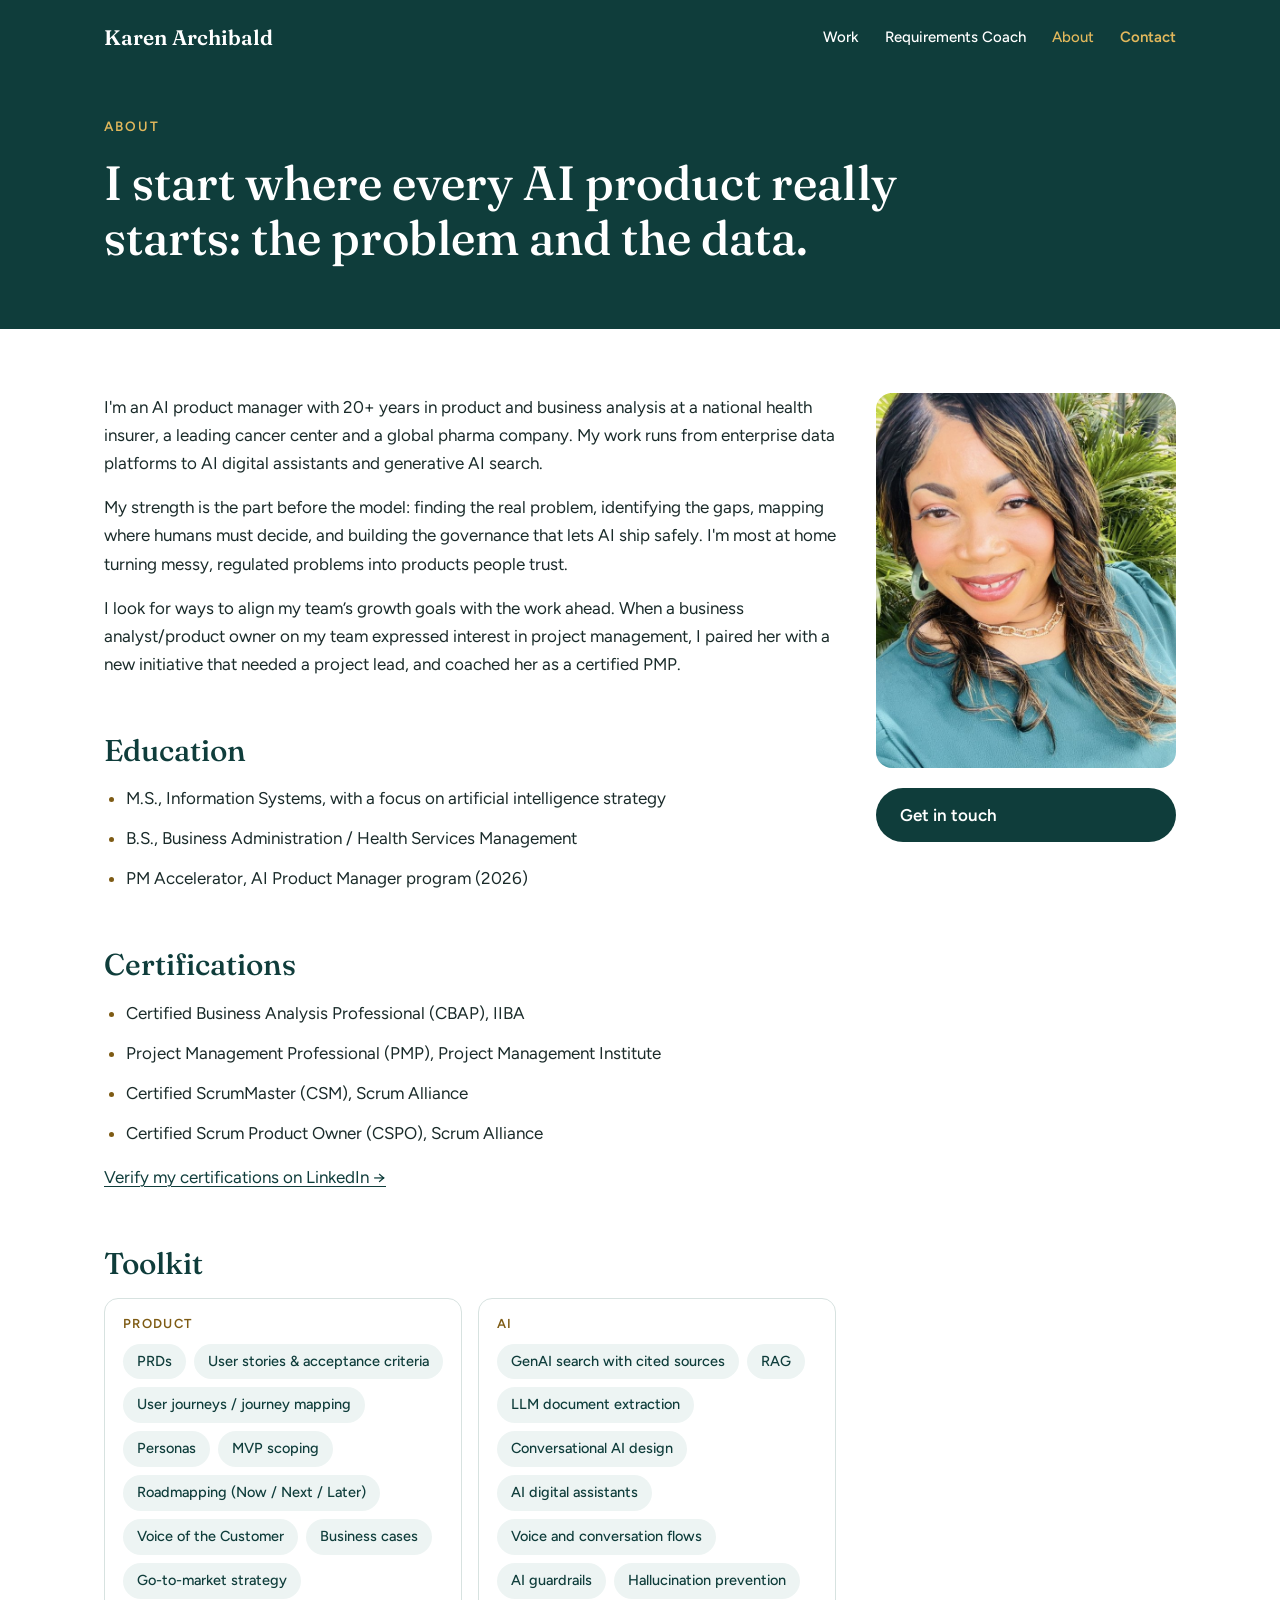
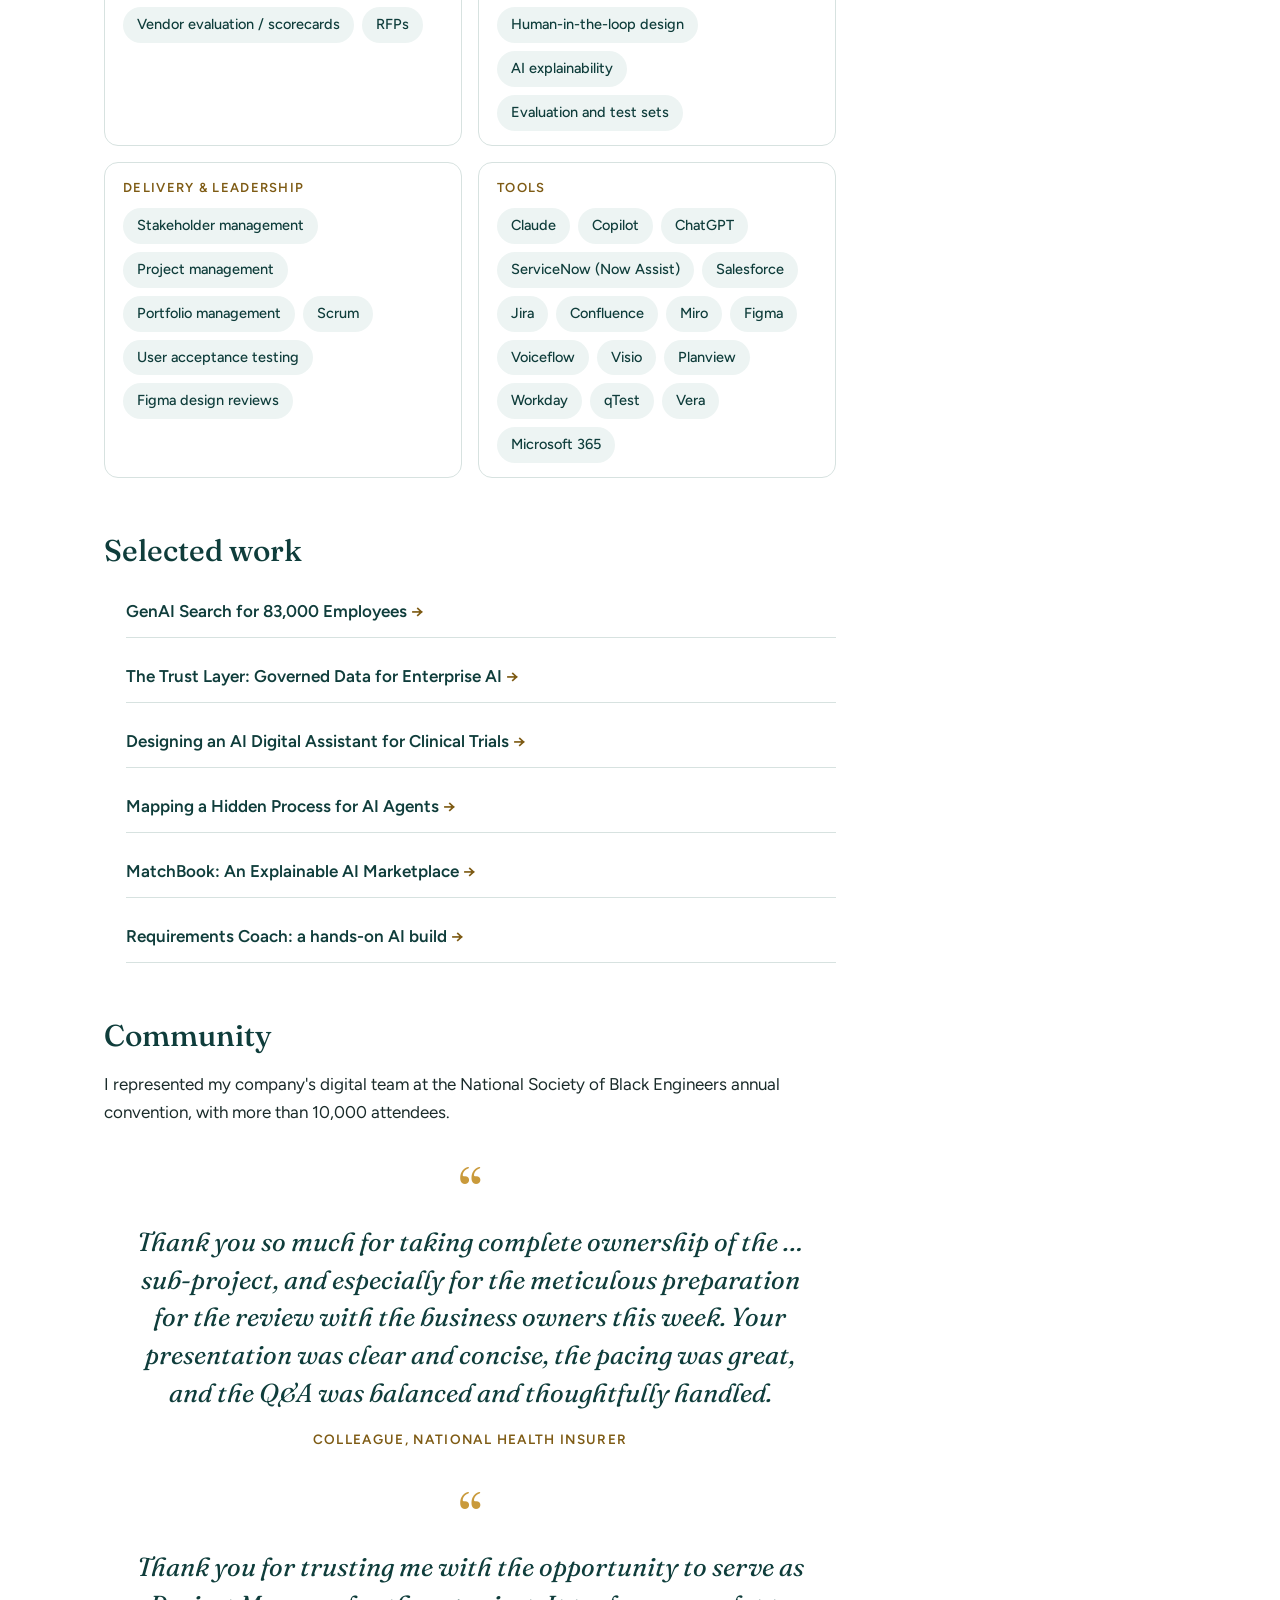
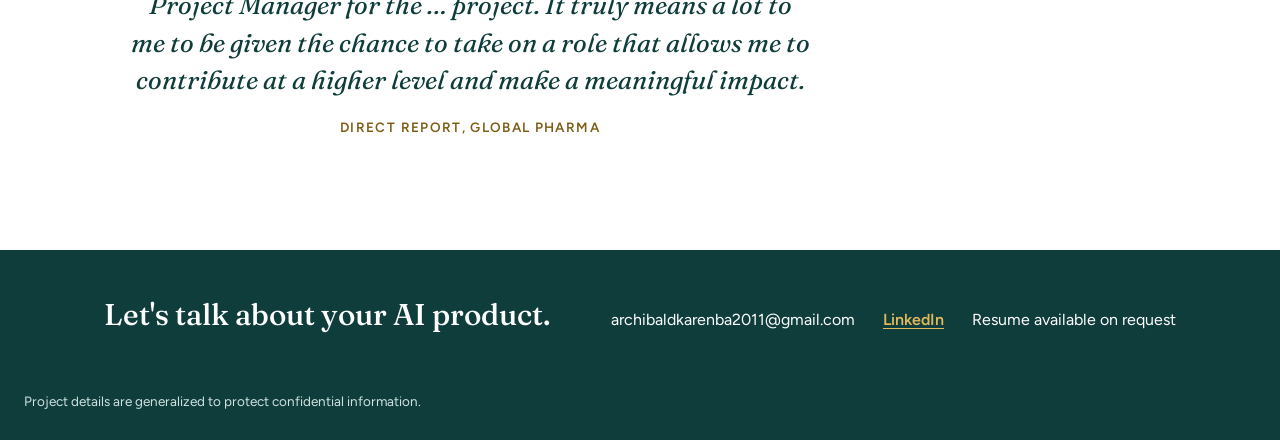
==== commit d52ff2c7: "Add files via upload" ====
--- a/about.html
+++ b/about.html
@@ -32,7 +32,7 @@
       <div class="prose">
         <p>I'm an AI product manager with 20+ years in product and business analysis at a national health insurer, a leading cancer center and a global pharma company. My work runs from enterprise data platforms to AI digital assistants and generative AI search.</p>
         <p>My strength is the part before the model: finding the real problem, identifying the gaps, mapping where humans must decide, and building the governance that lets AI ship safely. I'm most at home turning messy, regulated problems into products people trust.</p>
-        <p>I look for ways to align my team’s growth goals with the work ahead. When a business analyst on my team expressed interest in project management, I paired her with a new initiative that needed a project lead, and coached her as a certified PMP.</p>
+        <p>I look for ways to align my team’s growth goals with the work ahead. When a business analyst/product owner on my team expressed interest in project management, I paired her with a new initiative that needed a project lead, and coached her as a certified PMP.</p>
         <h2>Education</h2>
         <ul>
           <li>M.S., Information Systems, with a focus on artificial intelligence strategy</li>
@@ -48,7 +48,7 @@
         </ul>
         <p><a href="https://www.linkedin.com/in/karen-archibald-msis-cbap-pmp-csm-cspo-39a5b05/details/certifications/" target="_blank" rel="noopener">Verify my certifications on LinkedIn →</a></p>
         <h2>Toolkit</h2>
-        <div class="toolkit"><div class="tk-group"><h3>Product</h3><ul class="chips"><li>PRDs</li><li>User stories &amp; acceptance criteria</li><li>User journeys / journey mapping</li><li>Personas</li><li>MVP scoping</li><li>Roadmapping (Now / Next / Later)</li><li>Voice of the Customer</li><li>Business cases</li><li>Go-to-market strategy</li><li>Vendor evaluation / scorecards</li><li>RFPs</li></ul></div><div class="tk-group"><h3>AI</h3><ul class="chips"><li>GenAI search with cited sources</li><li>RAG</li><li>LLM document extraction</li><li>Conversational AI design</li><li>AI digital assistants</li><li>Voice and conversation flows</li><li>AI guardrails</li><li>Hallucination prevention</li><li>Human-in-the-loop design</li><li>AI explainability</li><li>Evaluation and test sets</li></ul></div><div class="tk-group"><h3>Delivery &amp; leadership</h3><ul class="chips"><li>Stakeholder management</li><li>Project management</li><li>Portfolio management</li><li>Scrum</li><li>User acceptance testing</li><li>Figma design reviews</li></ul></div><div class="tk-group"><h3>Tools</h3><ul class="chips"><li>Claude</li><li>Copilot</li><li>ChatGPT</li><li>ServiceNow (Now Assist)</li><li>Salesforce</li><li>Jira</li><li>Confluence</li><li>Miro</li><li>Figma</li><li>Voiceflow</li><li>Visio</li><li>Planview</li><li>Workday</li><li>Microsoft 365</li></ul></div></div>
+        <div class="toolkit"><div class="tk-group"><h3>Product</h3><ul class="chips"><li>PRDs</li><li>User stories &amp; acceptance criteria</li><li>User journeys / journey mapping</li><li>Personas</li><li>MVP scoping</li><li>Roadmapping (Now / Next / Later)</li><li>Voice of the Customer</li><li>Business cases</li><li>Go-to-market strategy</li><li>Vendor evaluation / scorecards</li><li>RFPs</li></ul></div><div class="tk-group"><h3>AI</h3><ul class="chips"><li>GenAI search with cited sources</li><li>RAG</li><li>LLM document extraction</li><li>Conversational AI design</li><li>AI digital assistants</li><li>Voice and conversation flows</li><li>AI guardrails</li><li>Hallucination prevention</li><li>Human-in-the-loop design</li><li>AI explainability</li><li>Evaluation and test sets</li></ul></div><div class="tk-group"><h3>Delivery &amp; leadership</h3><ul class="chips"><li>Stakeholder management</li><li>Project management</li><li>Portfolio management</li><li>Scrum</li><li>User acceptance testing</li><li>Figma design reviews</li></ul></div><div class="tk-group"><h3>Tools</h3><ul class="chips"><li>Claude</li><li>Copilot</li><li>ChatGPT</li><li>ServiceNow (Now Assist)</li><li>Salesforce</li><li>Jira</li><li>Confluence</li><li>Miro</li><li>Figma</li><li>Voiceflow</li><li>Visio</li><li>Planview</li><li>Workday</li><li>qTest</li><li>Vera</li><li>Microsoft 365</li></ul></div></div>
         <h2>Selected work</h2>
         <ul class="work-links"><li><a href="work/genai-search.html">GenAI Search for 83,000 Employees</a></li><li><a href="work/trust-layer.html">The Trust Layer: Governed Data for Enterprise AI</a></li><li><a href="work/ai-digital-assistant.html">Designing an AI Digital Assistant for Clinical Trials</a></li><li><a href="work/hidden-process.html">Mapping a Hidden Process for AI Agents</a></li><li><a href="work/matchbook.html">MatchBook: An Explainable AI Marketplace</a></li><li><a href="requirements-coach.html">Requirements Coach: a hands-on AI build</a></li></ul>
         <h2>Community</h2>
--- a/assets/style.css
+++ b/assets/style.css
@@ -219,3 +219,11 @@
 .work-links a::after { content: " →"; color: var(--gold-text); }
 .work-links a:hover { text-decoration: underline; }
 .btn-soon { background: var(--teal-soft); color: var(--teal); border: 1.5px dashed var(--teal); cursor: default; }
+/* Toolkit groups */
+.toolkit { display: grid; grid-template-columns: repeat(2, minmax(0, 1fr)); gap: 16px; margin: 0 0 24px; }
+.tk-group { background: #fff; border: 1px solid var(--rule); border-radius: 14px; padding: 18px 18px 14px; }
+.tk-group h3 { font-family: var(--body); font-size: 13px; font-weight: 600; color: var(--gold-text); letter-spacing: .1em; text-transform: uppercase; margin: 0 0 12px; }
+.prose ul.chips { display: flex; flex-direction: row; flex-wrap: wrap; gap: 8px; list-style: none; padding: 0; margin: 0; }
+.prose ul.chips li { margin: 0; }
+.prose ul.chips li::marker { content: none; }
+@media (max-width: 720px) { .toolkit { grid-template-columns: 1fr; } }
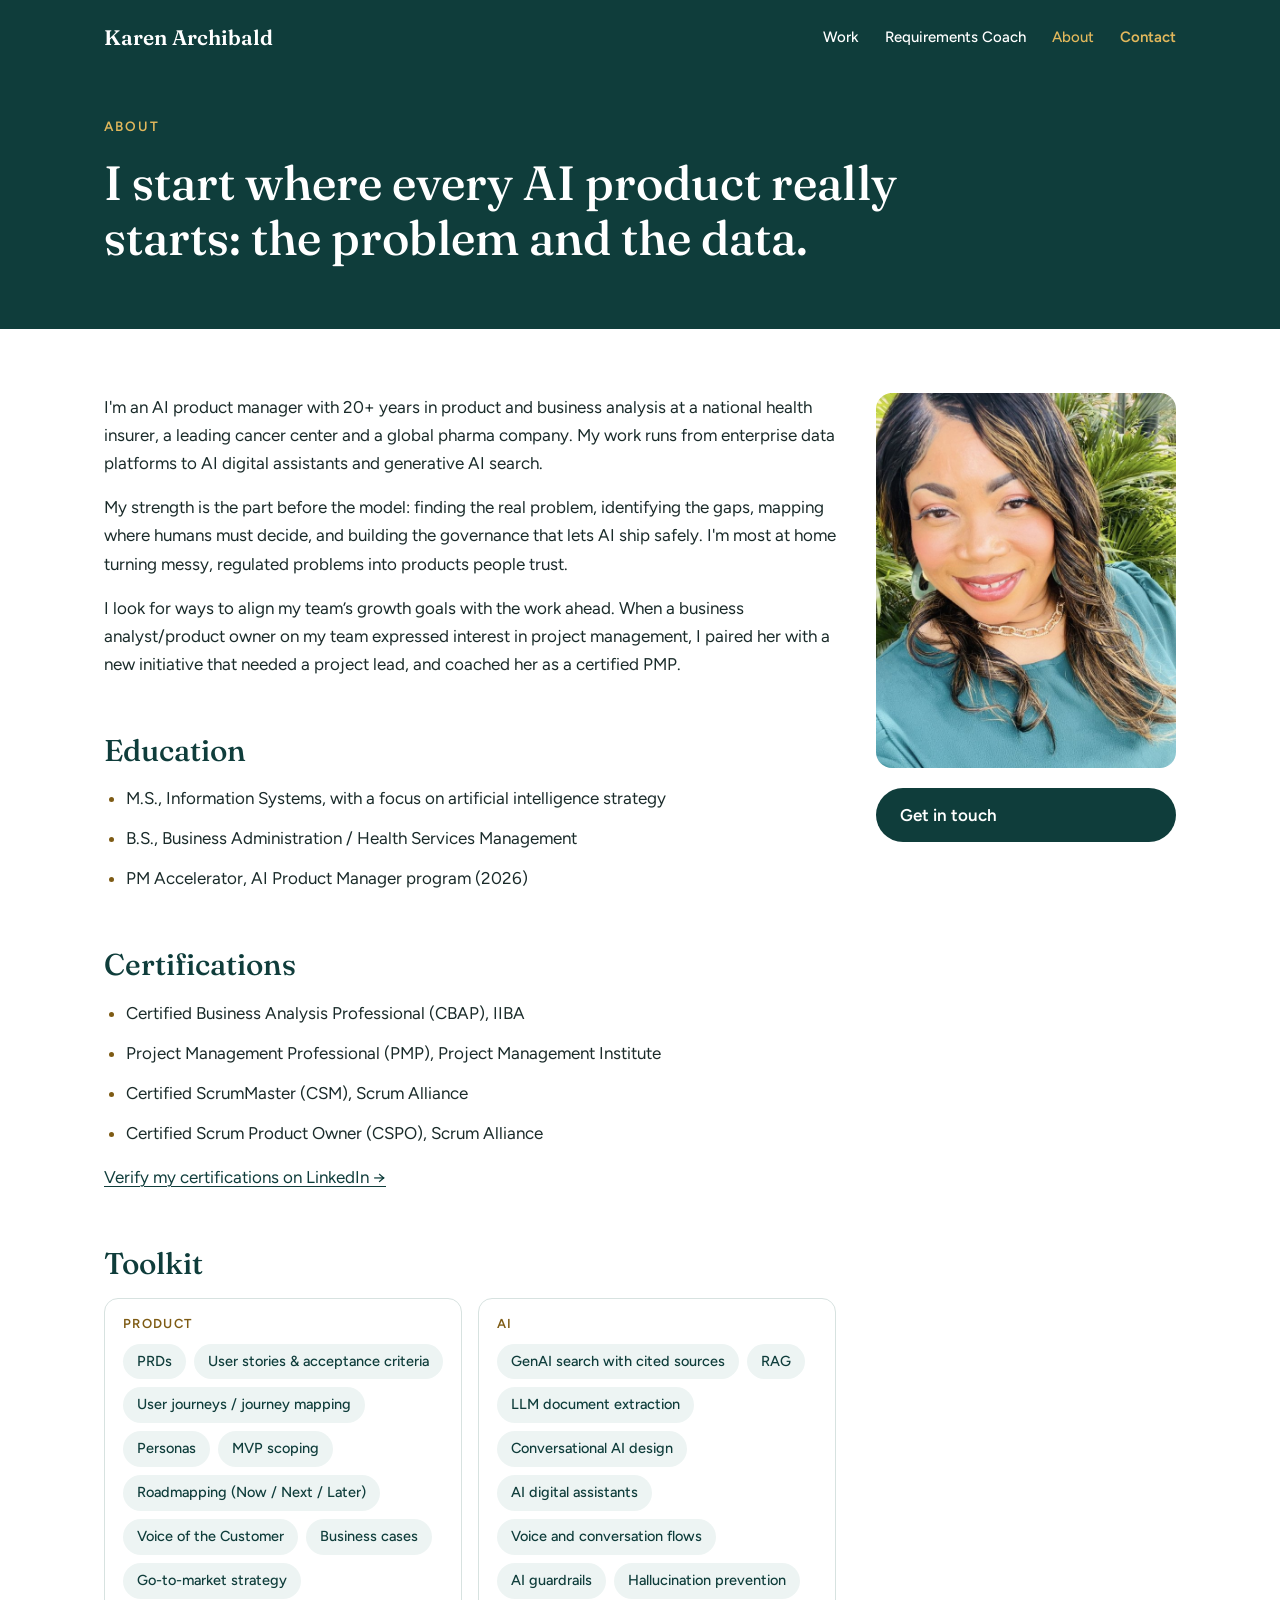
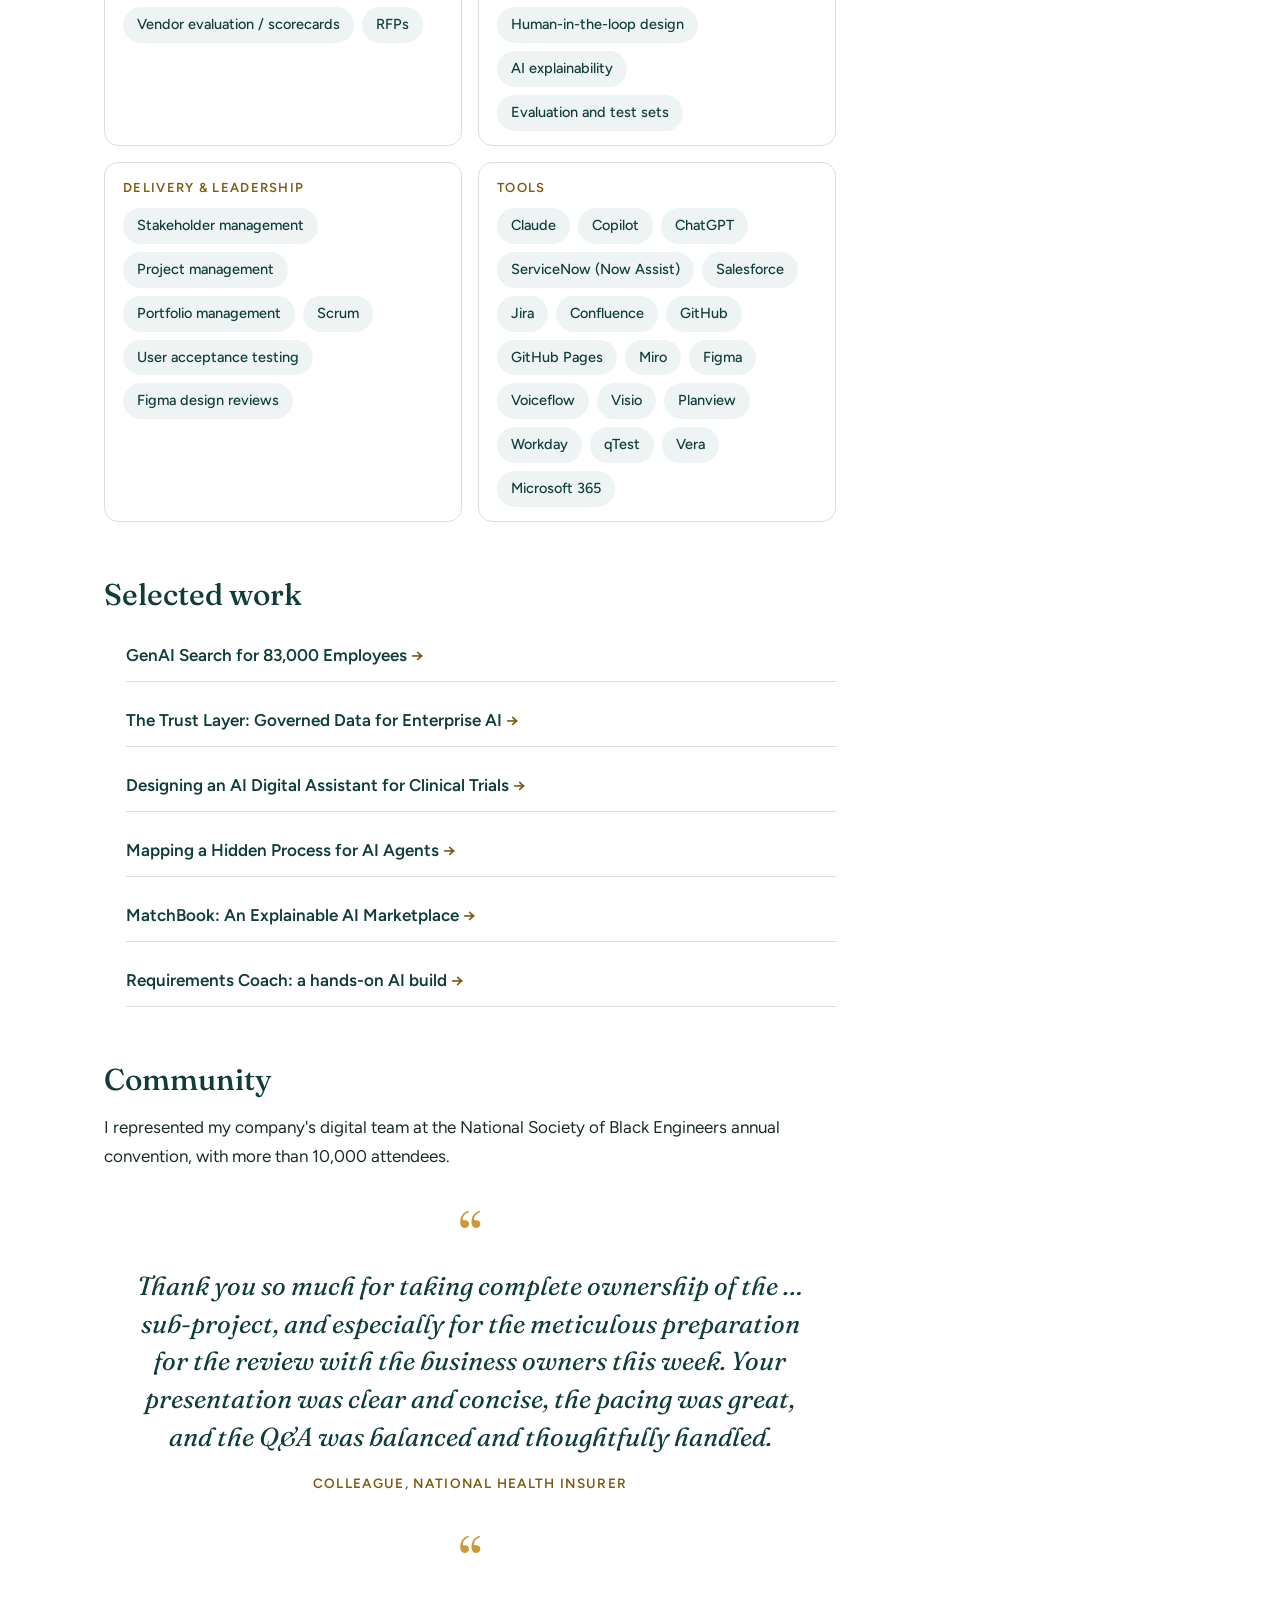
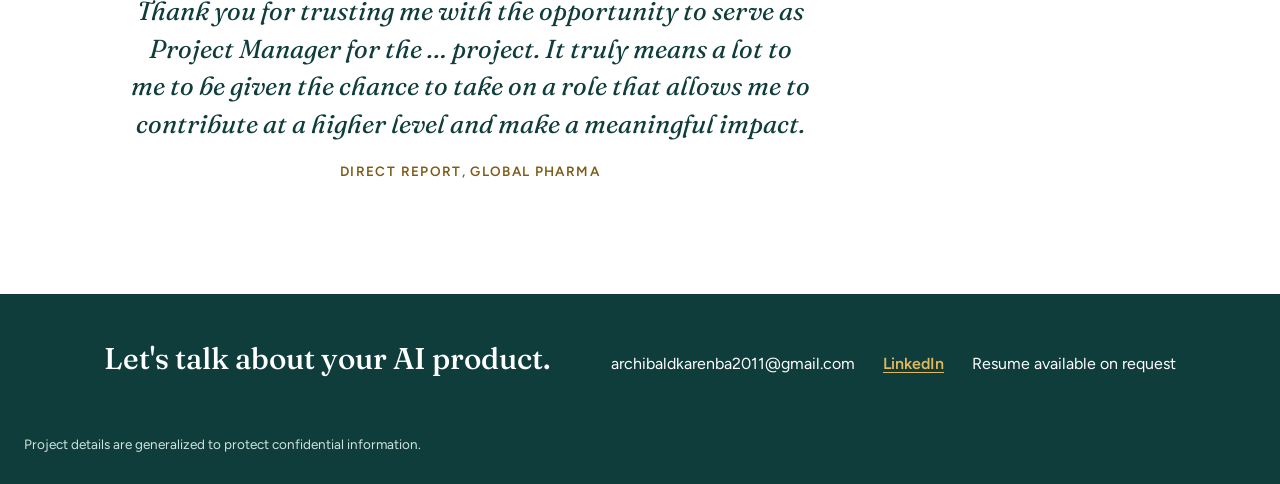
==== commit 815dc3ed: "Add files via upload" ====
--- a/about.html
+++ b/about.html
@@ -48,7 +48,7 @@
         </ul>
         <p><a href="https://www.linkedin.com/in/karen-archibald-msis-cbap-pmp-csm-cspo-39a5b05/details/certifications/" target="_blank" rel="noopener">Verify my certifications on LinkedIn →</a></p>
         <h2>Toolkit</h2>
-        <div class="toolkit"><div class="tk-group"><h3>Product</h3><ul class="chips"><li>PRDs</li><li>User stories &amp; acceptance criteria</li><li>User journeys / journey mapping</li><li>Personas</li><li>MVP scoping</li><li>Roadmapping (Now / Next / Later)</li><li>Voice of the Customer</li><li>Business cases</li><li>Go-to-market strategy</li><li>Vendor evaluation / scorecards</li><li>RFPs</li></ul></div><div class="tk-group"><h3>AI</h3><ul class="chips"><li>GenAI search with cited sources</li><li>RAG</li><li>LLM document extraction</li><li>Conversational AI design</li><li>AI digital assistants</li><li>Voice and conversation flows</li><li>AI guardrails</li><li>Hallucination prevention</li><li>Human-in-the-loop design</li><li>AI explainability</li><li>Evaluation and test sets</li></ul></div><div class="tk-group"><h3>Delivery &amp; leadership</h3><ul class="chips"><li>Stakeholder management</li><li>Project management</li><li>Portfolio management</li><li>Scrum</li><li>User acceptance testing</li><li>Figma design reviews</li></ul></div><div class="tk-group"><h3>Tools</h3><ul class="chips"><li>Claude</li><li>Copilot</li><li>ChatGPT</li><li>ServiceNow (Now Assist)</li><li>Salesforce</li><li>Jira</li><li>Confluence</li><li>Miro</li><li>Figma</li><li>Voiceflow</li><li>Visio</li><li>Planview</li><li>Workday</li><li>qTest</li><li>Vera</li><li>Microsoft 365</li></ul></div></div>
+        <div class="toolkit"><div class="tk-group"><h3>Product</h3><ul class="chips"><li>PRDs</li><li>User stories &amp; acceptance criteria</li><li>User journeys / journey mapping</li><li>Personas</li><li>MVP scoping</li><li>Roadmapping (Now / Next / Later)</li><li>Voice of the Customer</li><li>Business cases</li><li>Go-to-market strategy</li><li>Vendor evaluation / scorecards</li><li>RFPs</li></ul></div><div class="tk-group"><h3>AI</h3><ul class="chips"><li>GenAI search with cited sources</li><li>RAG</li><li>LLM document extraction</li><li>Conversational AI design</li><li>AI digital assistants</li><li>Voice and conversation flows</li><li>AI guardrails</li><li>Hallucination prevention</li><li>Human-in-the-loop design</li><li>AI explainability</li><li>Evaluation and test sets</li></ul></div><div class="tk-group"><h3>Delivery &amp; leadership</h3><ul class="chips"><li>Stakeholder management</li><li>Project management</li><li>Portfolio management</li><li>Scrum</li><li>User acceptance testing</li><li>Figma design reviews</li></ul></div><div class="tk-group"><h3>Tools</h3><ul class="chips"><li>Claude</li><li>Copilot</li><li>ChatGPT</li><li>ServiceNow (Now Assist)</li><li>Salesforce</li><li>Jira</li><li>Confluence</li><li>GitHub</li><li>GitHub Pages</li><li>Miro</li><li>Figma</li><li>Voiceflow</li><li>Visio</li><li>Planview</li><li>Workday</li><li>qTest</li><li>Vera</li><li>Microsoft 365</li></ul></div></div>
         <h2>Selected work</h2>
         <ul class="work-links"><li><a href="work/genai-search.html">GenAI Search for 83,000 Employees</a></li><li><a href="work/trust-layer.html">The Trust Layer: Governed Data for Enterprise AI</a></li><li><a href="work/ai-digital-assistant.html">Designing an AI Digital Assistant for Clinical Trials</a></li><li><a href="work/hidden-process.html">Mapping a Hidden Process for AI Agents</a></li><li><a href="work/matchbook.html">MatchBook: An Explainable AI Marketplace</a></li><li><a href="requirements-coach.html">Requirements Coach: a hands-on AI build</a></li></ul>
         <h2>Community</h2>
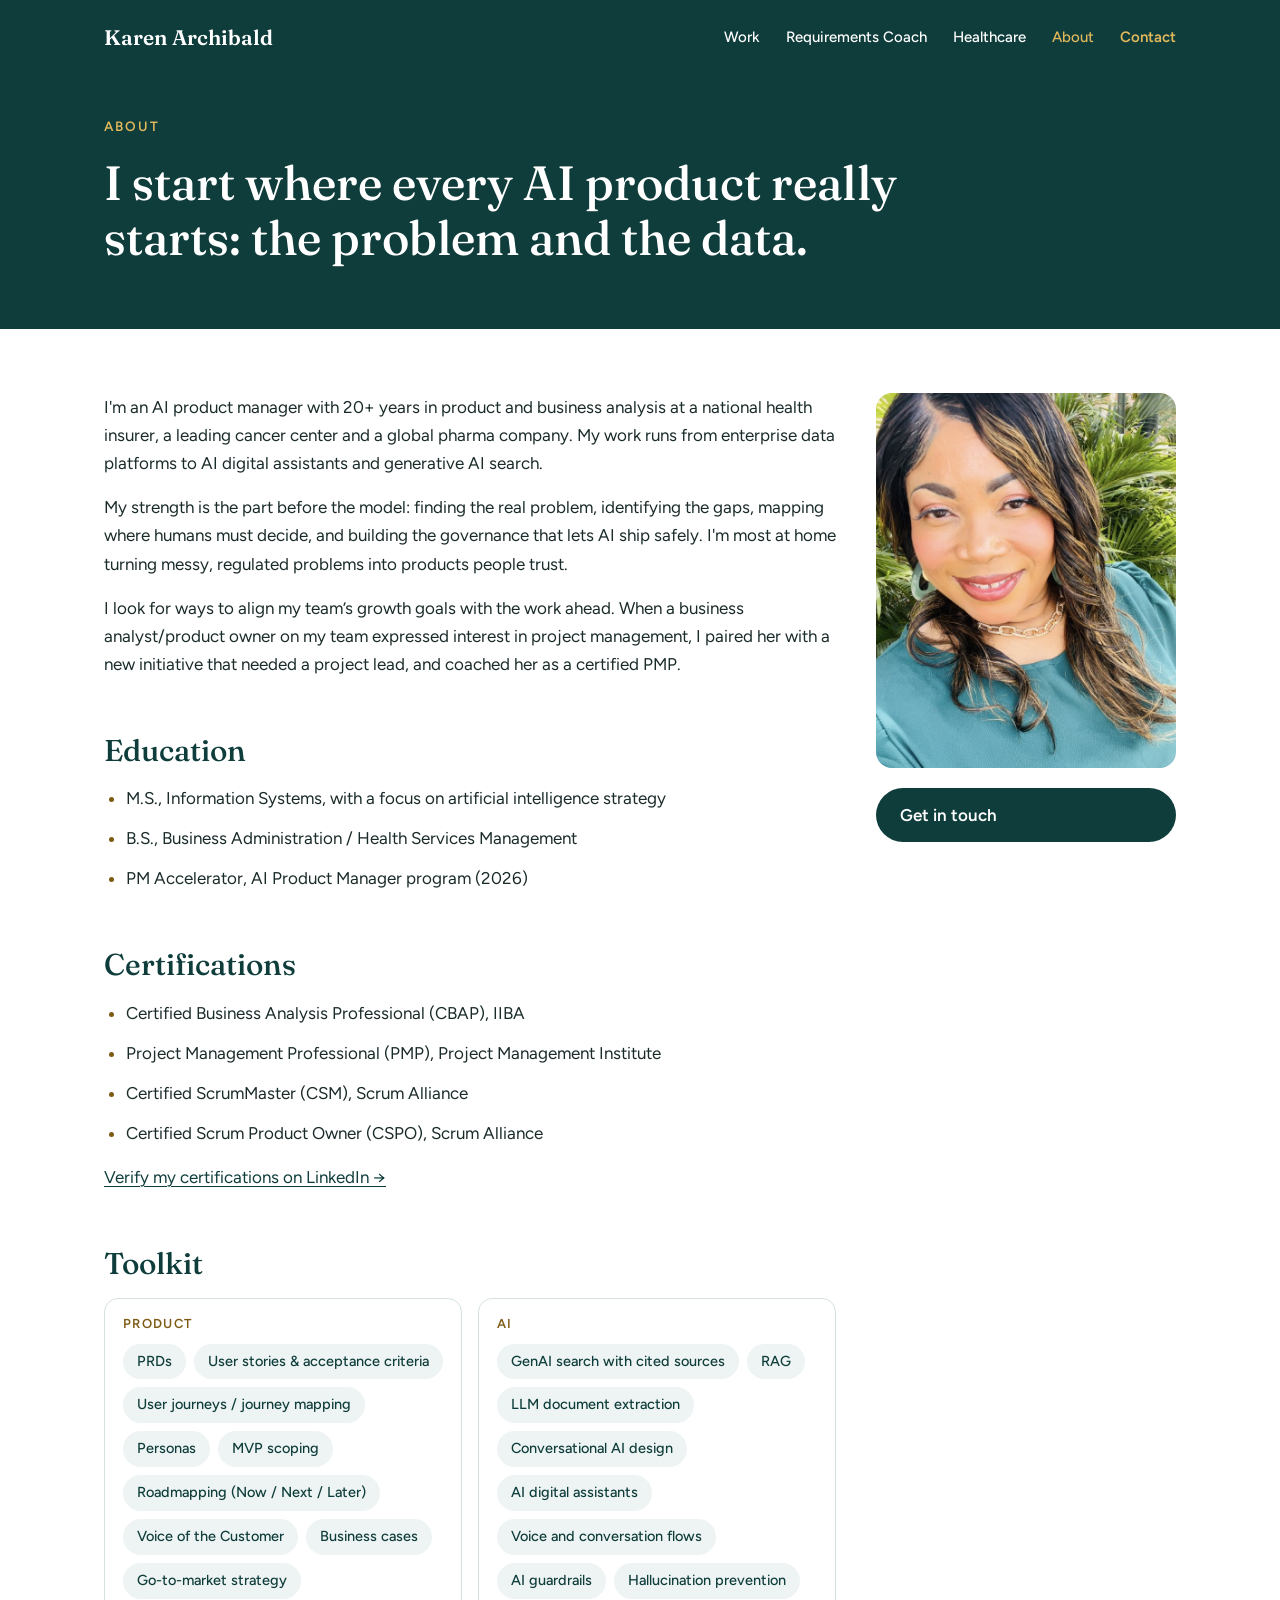
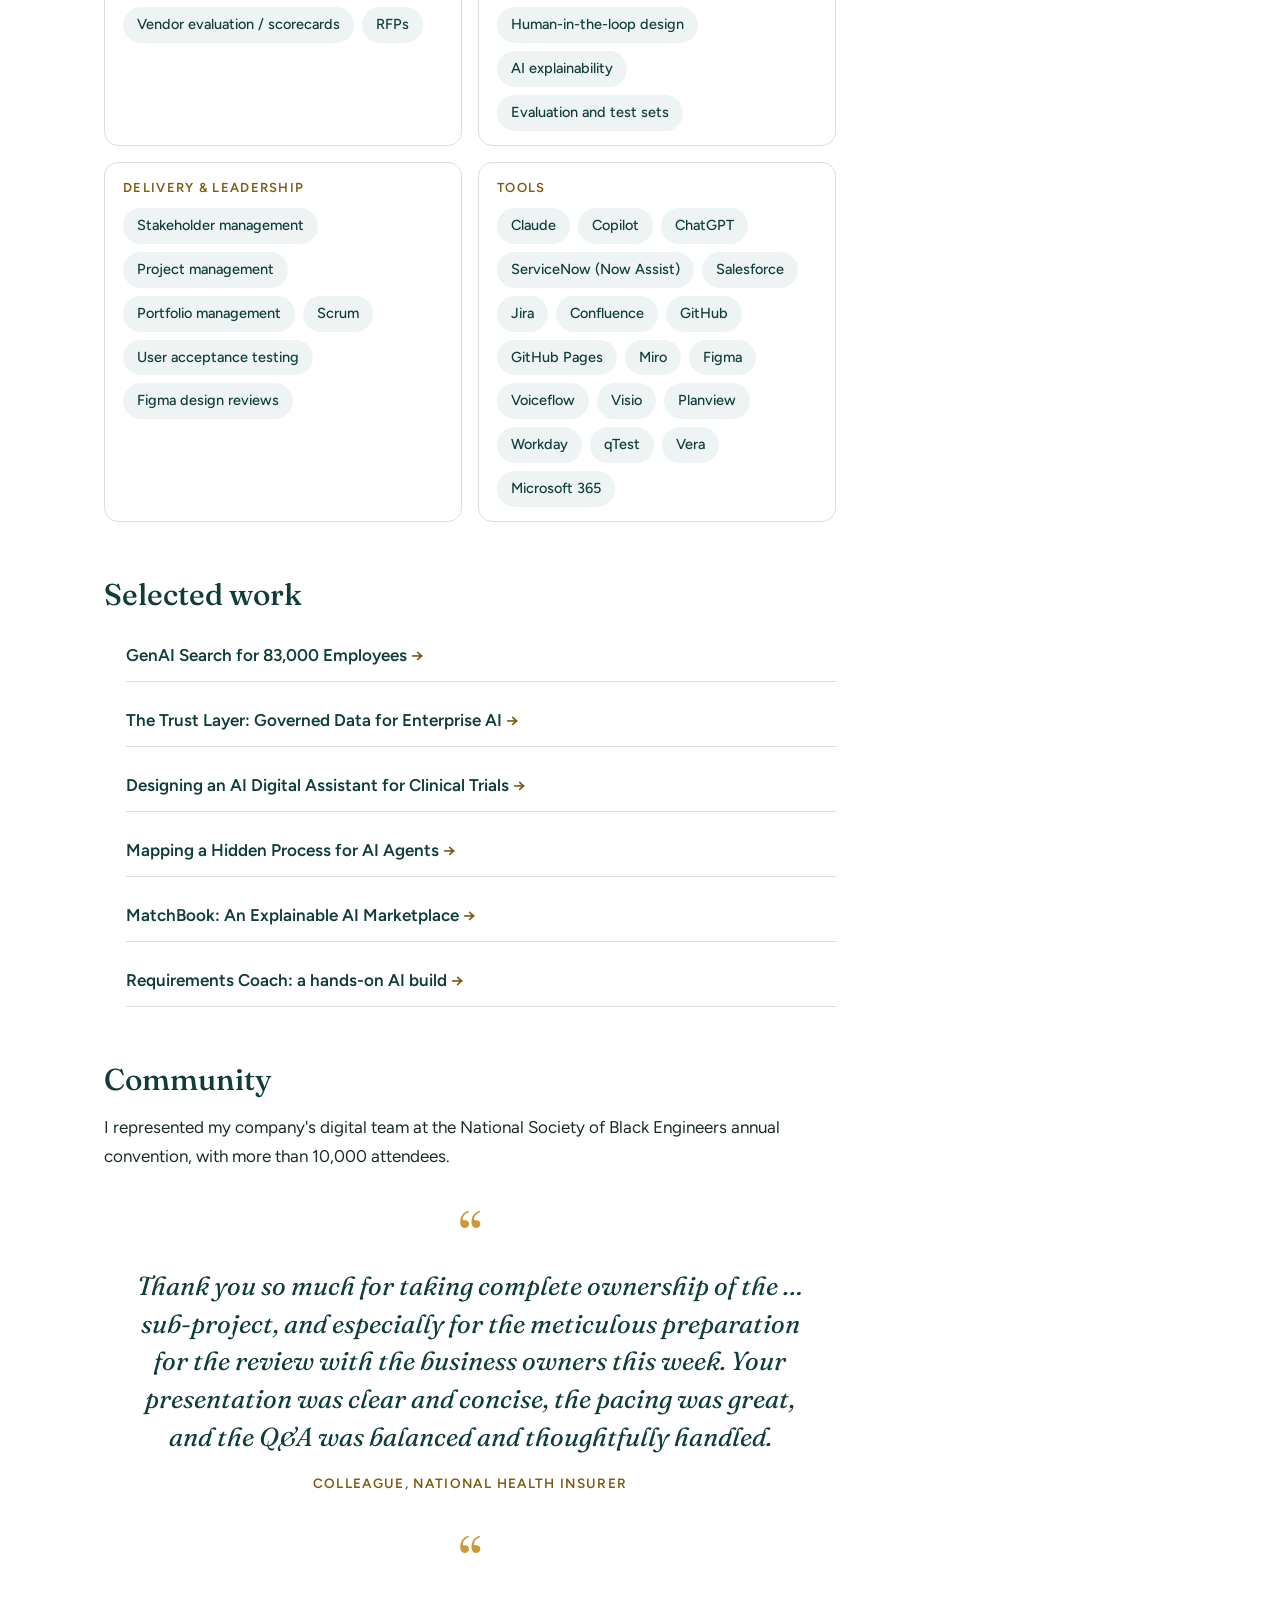
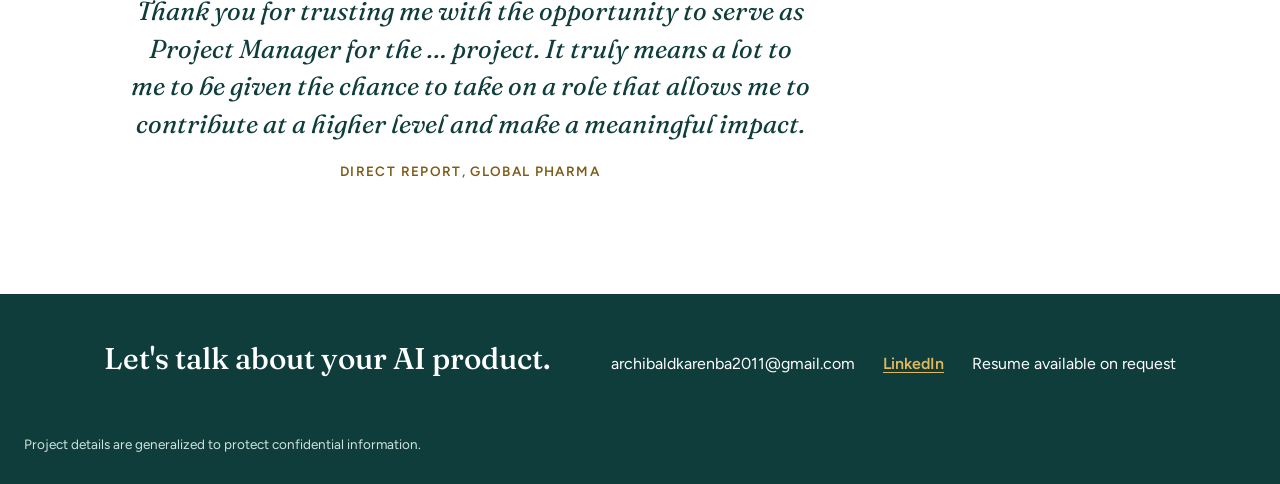
==== commit 99e809f4: "Add files via upload" ====
--- a/about.html
+++ b/about.html
@@ -17,6 +17,7 @@
     <div class="links">
       <a href="index.html#work">Work</a>
       <a href="requirements-coach.html">Requirements Coach</a>
+      <a href="healthcare.html">Healthcare</a>
       <a href="about.html" aria-current="page">About</a>
       <a class="cta" href="#contact">Contact</a>
     </div>
--- a/assets/style.css
+++ b/assets/style.css
@@ -227,3 +227,57 @@
 .prose ul.chips li { margin: 0; }
 .prose ul.chips li::marker { content: none; }
 @media (max-width: 720px) { .toolkit { grid-template-columns: 1fr; } }
+
+/* ===== Case study lifecycle layout (Oct 14, 2026) ===== */
+:root { --gold-soft: #FBF3E2; --deep: #0A2B29; }
+
+/* NDA disclaimer */
+.nda { display: flex; gap: 8px; align-items: baseline; font-size: 14px; font-style: italic; color: var(--muted); }
+.nda svg { flex: none; color: var(--gold-text); position: relative; top: 2px; }
+.prose .nda { margin: 14px 0 0; }
+.work-note { margin: -12px 0 24px; }
+
+/* AI hypothesis callout */
+.hypo { margin: 0 0 8px; padding: 22px 24px; border-radius: 14px; background: var(--gold-soft); border: 1.5px solid var(--gold); }
+.hypo .lbl { font-size: 12.5px; font-weight: 600; letter-spacing: .12em; text-transform: uppercase; color: var(--gold-text); margin-bottom: 6px; }
+.prose .hypo p { margin: 0; font-family: var(--display); font-size: 21px; line-height: 1.45; color: var(--teal); }
+.hypo p b { font-weight: 600; }
+
+/* Lifecycle band */
+.life { background: var(--teal); color: #fff; }
+.life-head { display: flex; flex-direction: column; gap: 8px; margin-bottom: 36px; max-width: 46em; }
+.life .eyebrow { color: var(--gold-light); }
+.life-head h2 { color: #fff; font-size: clamp(28px, 3.4vw, 36px); }
+.life-head p { margin: 0; color: var(--on-dark-muted); }
+.phases { display: grid; grid-template-columns: repeat(4, minmax(0, 1fr)); gap: 16px; }
+.phases.three { grid-template-columns: repeat(3, minmax(0, 1fr)); }
+.phase { background: var(--deep); border: 1px solid rgba(226,184,92,.28); border-radius: 16px; padding: 22px 20px; display: flex; flex-direction: column; gap: 18px; min-width: 0; }
+.ph-top { display: flex; align-items: center; gap: 12px; }
+.medal { flex: none; width: 38px; height: 38px; border-radius: 50%; background: var(--gold-light); color: var(--teal); font-weight: 700; font-size: 16px; display: grid; place-items: center; font-variant-numeric: tabular-nums; }
+.phase.paused .medal { background: transparent; border: 1.5px dashed var(--gold-light); color: var(--gold-light); }
+.phase h3 { color: #fff; font-size: 23px; font-weight: 600; }
+.ph-sub { font-size: 13.5px; color: var(--on-dark-muted); margin-top: 2px; }
+.ph-lbl { font-size: 12.5px; font-weight: 600; letter-spacing: .12em; text-transform: uppercase; color: var(--gold-light); margin-bottom: 8px; padding-bottom: 6px; border-bottom: 1px solid rgba(226,184,92,.35); }
+.phase ul { margin: 0; padding-left: 1.15em; display: flex; flex-direction: column; gap: 8px; font-size: 15.5px; line-height: 1.5; color: #fff; }
+.phase ul li::marker { color: var(--gold-light); }
+.phase ul.res { list-style: none; padding-left: 0; }
+.phase ul.res li { display: grid; grid-template-columns: 18px 1fr; gap: 8px; color: var(--on-dark-muted); }
+.phase ul.res li::before { content: "✓"; color: var(--gold-light); font-weight: 700; }
+.phase ul.res strong { color: #fff; font-weight: 600; }
+.results { margin-top: auto; }
+@media (max-width: 1080px) { .phases { grid-template-columns: repeat(2, minmax(0, 1fr)); } .phases.three { grid-template-columns: 1fr; } }
+@media (max-width: 640px) { .phases { grid-template-columns: 1fr; } }
+
+/* Signature Product Portfolio card (MatchBook) */
+.card.signature { background: #fff; border: 2px solid var(--gold); box-shadow: 0 0 0 4px var(--gold-soft); }
+.sig-badge { align-self: flex-start; display: inline-flex; align-items: center; gap: 6px; font-size: 12px; font-weight: 600; letter-spacing: .1em; text-transform: uppercase; color: var(--teal); background: var(--gold-soft); border: 1px solid var(--gold); border-radius: 999px; padding: 4px 12px; }
+.sig-badge::before { content: "★"; color: var(--gold); }
+
+/* MatchBook: signature eyebrow + see-the-full-build callout */
+.band .eyebrow .sig { color: var(--gold-light); }
+.seebuild { margin: 40px 0 0; padding: 26px; border-radius: 16px; background: var(--gold-soft); border: 2px solid var(--gold); display: flex; flex-wrap: wrap; gap: 14px 24px; align-items: center; justify-content: space-between; }
+.seebuild > div { flex: 1 1 320px; min-width: 0; }
+.seebuild .lbl { font-size: 12.5px; font-weight: 600; letter-spacing: .12em; text-transform: uppercase; color: var(--gold-text); margin-bottom: 4px; }
+.prose .seebuild h3 { font-size: 24px; margin: 0 0 6px; }
+.prose .seebuild p { margin: 0; color: var(--muted); font-size: 16px; }
+.soon { display: inline-block; font-weight: 600; font-size: 15px; padding: 12px 22px; border-radius: 999px; border: 1.5px dashed var(--teal); color: var(--teal); background: #fff; white-space: nowrap; }
